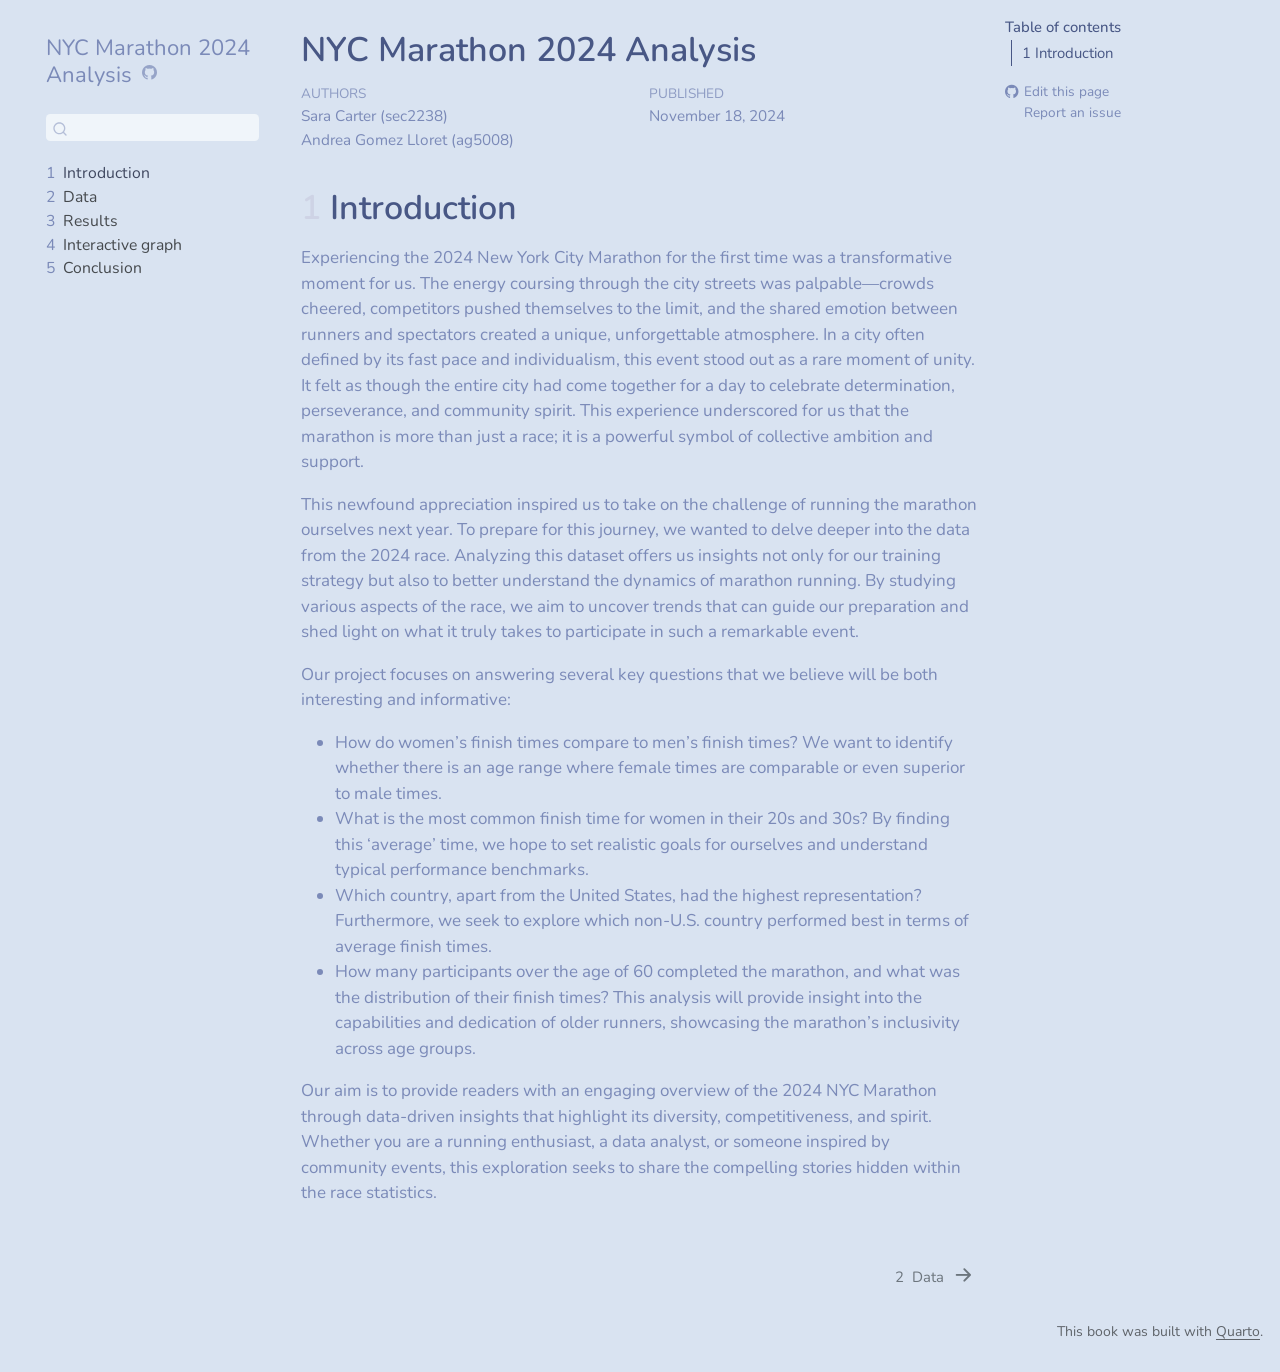
==== docs/index.html @ c0c18390 "commit" ====
<!DOCTYPE html>
<html xmlns="http://www.w3.org/1999/xhtml" lang="en" xml:lang="en"><head>

<meta charset="utf-8">
<meta name="generator" content="quarto-1.5.57">

<meta name="viewport" content="width=device-width, initial-scale=1.0, user-scalable=yes">

<meta name="author" content="Sara Carter (sec2238)">
<meta name="author" content="Andrea Gomez Lloret (ag5008)">
<meta name="dcterms.date" content="2024-11-18">

<title>NYC Marathon 2024 Analysis</title>
<style>
code{white-space: pre-wrap;}
span.smallcaps{font-variant: small-caps;}
div.columns{display: flex; gap: min(4vw, 1.5em);}
div.column{flex: auto; overflow-x: auto;}
div.hanging-indent{margin-left: 1.5em; text-indent: -1.5em;}
ul.task-list{list-style: none;}
ul.task-list li input[type="checkbox"] {
  width: 0.8em;
  margin: 0 0.8em 0.2em -1em; /* quarto-specific, see https://github.com/quarto-dev/quarto-cli/issues/4556 */ 
  vertical-align: middle;
}
</style>


<script src="site_libs/quarto-nav/quarto-nav.js"></script>
<script src="site_libs/quarto-nav/headroom.min.js"></script>
<script src="site_libs/clipboard/clipboard.min.js"></script>
<script src="site_libs/quarto-search/autocomplete.umd.js"></script>
<script src="site_libs/quarto-search/fuse.min.js"></script>
<script src="site_libs/quarto-search/quarto-search.js"></script>
<meta name="quarto:offset" content="./">
<link href="./data.html" rel="next">
<script src="site_libs/quarto-html/quarto.js"></script>
<script src="site_libs/quarto-html/popper.min.js"></script>
<script src="site_libs/quarto-html/tippy.umd.min.js"></script>
<script src="site_libs/quarto-html/anchor.min.js"></script>
<link href="site_libs/quarto-html/tippy.css" rel="stylesheet">
<link href="site_libs/quarto-html/quarto-syntax-highlighting.css" rel="stylesheet" id="quarto-text-highlighting-styles">
<script src="site_libs/bootstrap/bootstrap.min.js"></script>
<link href="site_libs/bootstrap/bootstrap-icons.css" rel="stylesheet">
<link href="site_libs/bootstrap/bootstrap.min.css" rel="stylesheet" id="quarto-bootstrap" data-mode="light">
<script id="quarto-search-options" type="application/json">{
  "location": "sidebar",
  "copy-button": false,
  "collapse-after": 3,
  "panel-placement": "start",
  "type": "textbox",
  "limit": 50,
  "keyboard-shortcut": [
    "f",
    "/",
    "s"
  ],
  "show-item-context": false,
  "language": {
    "search-no-results-text": "No results",
    "search-matching-documents-text": "matching documents",
    "search-copy-link-title": "Copy link to search",
    "search-hide-matches-text": "Hide additional matches",
    "search-more-match-text": "more match in this document",
    "search-more-matches-text": "more matches in this document",
    "search-clear-button-title": "Clear",
    "search-text-placeholder": "",
    "search-detached-cancel-button-title": "Cancel",
    "search-submit-button-title": "Submit",
    "search-label": "Search"
  }
}</script>


</head>

<body class="nav-sidebar floating">

<div id="quarto-search-results"></div>
  <header id="quarto-header" class="headroom fixed-top">
  <nav class="quarto-secondary-nav">
    <div class="container-fluid d-flex">
      <button type="button" class="quarto-btn-toggle btn" data-bs-toggle="collapse" role="button" data-bs-target=".quarto-sidebar-collapse-item" aria-controls="quarto-sidebar" aria-expanded="false" aria-label="Toggle sidebar navigation" onclick="if (window.quartoToggleHeadroom) { window.quartoToggleHeadroom(); }">
        <i class="bi bi-layout-text-sidebar-reverse"></i>
      </button>
        <nav class="quarto-page-breadcrumbs" aria-label="breadcrumb"><ol class="breadcrumb"><li class="breadcrumb-item"><a href="./index.html"><span class="chapter-number">1</span>&nbsp; <span class="chapter-title">Introduction</span></a></li></ol></nav>
        <a class="flex-grow-1" role="navigation" data-bs-toggle="collapse" data-bs-target=".quarto-sidebar-collapse-item" aria-controls="quarto-sidebar" aria-expanded="false" aria-label="Toggle sidebar navigation" onclick="if (window.quartoToggleHeadroom) { window.quartoToggleHeadroom(); }">      
        </a>
      <button type="button" class="btn quarto-search-button" aria-label="Search" onclick="window.quartoOpenSearch();">
        <i class="bi bi-search"></i>
      </button>
    </div>
  </nav>
</header>
<!-- content -->
<div id="quarto-content" class="quarto-container page-columns page-rows-contents page-layout-article">
<!-- sidebar -->
  <nav id="quarto-sidebar" class="sidebar collapse collapse-horizontal quarto-sidebar-collapse-item sidebar-navigation floating overflow-auto">
    <div class="pt-lg-2 mt-2 text-left sidebar-header">
    <div class="sidebar-title mb-0 py-0">
      <a href="./">NYC Marathon 2024 Analysis</a> 
        <div class="sidebar-tools-main">
    <a href="https://github.com/agomezlloret/edav_final_proj.git" title="Source Code" class="quarto-navigation-tool px-1" aria-label="Source Code"><i class="bi bi-github"></i></a>
</div>
    </div>
      </div>
        <div class="mt-2 flex-shrink-0 align-items-center">
        <div class="sidebar-search">
        <div id="quarto-search" class="" title="Search"></div>
        </div>
        </div>
    <div class="sidebar-menu-container"> 
    <ul class="list-unstyled mt-1">
        <li class="sidebar-item">
  <div class="sidebar-item-container"> 
  <a href="./index.html" class="sidebar-item-text sidebar-link active">
 <span class="menu-text"><span class="chapter-number">1</span>&nbsp; <span class="chapter-title">Introduction</span></span></a>
  </div>
</li>
        <li class="sidebar-item">
  <div class="sidebar-item-container"> 
  <a href="./data.html" class="sidebar-item-text sidebar-link">
 <span class="menu-text"><span class="chapter-number">2</span>&nbsp; <span class="chapter-title">Data</span></span></a>
  </div>
</li>
        <li class="sidebar-item">
  <div class="sidebar-item-container"> 
  <a href="./results.html" class="sidebar-item-text sidebar-link">
 <span class="menu-text"><span class="chapter-number">3</span>&nbsp; <span class="chapter-title">Results</span></span></a>
  </div>
</li>
        <li class="sidebar-item">
  <div class="sidebar-item-container"> 
  <a href="./d3graph.html" class="sidebar-item-text sidebar-link">
 <span class="menu-text"><span class="chapter-number">4</span>&nbsp; <span class="chapter-title">Interactive graph</span></span></a>
  </div>
</li>
        <li class="sidebar-item">
  <div class="sidebar-item-container"> 
  <a href="./conclusion.html" class="sidebar-item-text sidebar-link">
 <span class="menu-text"><span class="chapter-number">5</span>&nbsp; <span class="chapter-title">Conclusion</span></span></a>
  </div>
</li>
    </ul>
    </div>
</nav>
<div id="quarto-sidebar-glass" class="quarto-sidebar-collapse-item" data-bs-toggle="collapse" data-bs-target=".quarto-sidebar-collapse-item"></div>
<!-- margin-sidebar -->
    <div id="quarto-margin-sidebar" class="sidebar margin-sidebar">
        <nav id="TOC" role="doc-toc" class="toc-active">
    <h2 id="toc-title">Table of contents</h2>
   
  <ul>
  <li><a href="#introduction" id="toc-introduction" class="nav-link active" data-scroll-target="#introduction"><span class="header-section-number">1</span> Introduction</a></li>
  </ul>
<div class="toc-actions"><ul><li><a href="https://github.com/agomezlloret/edav_final_proj.git/edit/main/index.qmd" class="toc-action"><i class="bi bi-github"></i>Edit this page</a></li><li><a href="https://github.com/agomezlloret/edav_final_proj.git/issues/new" class="toc-action"><i class="bi empty"></i>Report an issue</a></li></ul></div></nav>
    </div>
<!-- main -->
<main class="content" id="quarto-document-content">

<header id="title-block-header" class="quarto-title-block default">
<div class="quarto-title">
<h1 class="title">NYC Marathon 2024 Analysis</h1>
</div>



<div class="quarto-title-meta">

    <div>
    <div class="quarto-title-meta-heading">Authors</div>
    <div class="quarto-title-meta-contents">
             <p>Sara Carter (sec2238) </p>
             <p>Andrea Gomez Lloret (ag5008) </p>
          </div>
  </div>
    
    <div>
    <div class="quarto-title-meta-heading">Published</div>
    <div class="quarto-title-meta-contents">
      <p class="date">November 18, 2024</p>
    </div>
  </div>
  
    
  </div>
  


</header>


<section id="introduction" class="level1" data-number="1">
<h1 data-number="1"><span class="header-section-number">1</span> Introduction</h1>
<p>Experiencing the 2024 New York City Marathon for the first time was a transformative moment for us. The energy coursing through the city streets was palpable—crowds cheered, competitors pushed themselves to the limit, and the shared emotion between runners and spectators created a unique, unforgettable atmosphere. In a city often defined by its fast pace and individualism, this event stood out as a rare moment of unity. It felt as though the entire city had come together for a day to celebrate determination, perseverance, and community spirit. This experience underscored for us that the marathon is more than just a race; it is a powerful symbol of collective ambition and support.</p>
<p>This newfound appreciation inspired us to take on the challenge of running the marathon ourselves next year. To prepare for this journey, we wanted to delve deeper into the data from the 2024 race. Analyzing this dataset offers us insights not only for our training strategy but also to better understand the dynamics of marathon running. By studying various aspects of the race, we aim to uncover trends that can guide our preparation and shed light on what it truly takes to participate in such a remarkable event.</p>
<p>Our project focuses on answering several key questions that we believe will be both interesting and informative:</p>
<ul>
<li>How do women’s finish times compare to men’s finish times? We want to identify whether there is an age range where female times are comparable or even superior to male times.</li>
<li>What is the most common finish time for women in their 20s and 30s? By finding this ‘average’ time, we hope to set realistic goals for ourselves and understand typical performance benchmarks.</li>
<li>Which country, apart from the United States, had the highest representation? Furthermore, we seek to explore which non-U.S. country performed best in terms of average finish times.</li>
<li>How many participants over the age of 60 completed the marathon, and what was the distribution of their finish times? This analysis will provide insight into the capabilities and dedication of older runners, showcasing the marathon’s inclusivity across age groups.</li>
</ul>
<p>Our aim is to provide readers with an engaging overview of the 2024 NYC Marathon through data-driven insights that highlight its diversity, competitiveness, and spirit. Whether you are a running enthusiast, a data analyst, or someone inspired by community events, this exploration seeks to share the compelling stories hidden within the race statistics.</p>


</section>

</main> <!-- /main -->
<script id="quarto-html-after-body" type="application/javascript">
window.document.addEventListener("DOMContentLoaded", function (event) {
  const toggleBodyColorMode = (bsSheetEl) => {
    const mode = bsSheetEl.getAttribute("data-mode");
    const bodyEl = window.document.querySelector("body");
    if (mode === "dark") {
      bodyEl.classList.add("quarto-dark");
      bodyEl.classList.remove("quarto-light");
    } else {
      bodyEl.classList.add("quarto-light");
      bodyEl.classList.remove("quarto-dark");
    }
  }
  const toggleBodyColorPrimary = () => {
    const bsSheetEl = window.document.querySelector("link#quarto-bootstrap");
    if (bsSheetEl) {
      toggleBodyColorMode(bsSheetEl);
    }
  }
  toggleBodyColorPrimary();  
  const icon = "";
  const anchorJS = new window.AnchorJS();
  anchorJS.options = {
    placement: 'right',
    icon: icon
  };
  anchorJS.add('.anchored');
  const isCodeAnnotation = (el) => {
    for (const clz of el.classList) {
      if (clz.startsWith('code-annotation-')) {                     
        return true;
      }
    }
    return false;
  }
  const onCopySuccess = function(e) {
    // button target
    const button = e.trigger;
    // don't keep focus
    button.blur();
    // flash "checked"
    button.classList.add('code-copy-button-checked');
    var currentTitle = button.getAttribute("title");
    button.setAttribute("title", "Copied!");
    let tooltip;
    if (window.bootstrap) {
      button.setAttribute("data-bs-toggle", "tooltip");
      button.setAttribute("data-bs-placement", "left");
      button.setAttribute("data-bs-title", "Copied!");
      tooltip = new bootstrap.Tooltip(button, 
        { trigger: "manual", 
          customClass: "code-copy-button-tooltip",
          offset: [0, -8]});
      tooltip.show();    
    }
    setTimeout(function() {
      if (tooltip) {
        tooltip.hide();
        button.removeAttribute("data-bs-title");
        button.removeAttribute("data-bs-toggle");
        button.removeAttribute("data-bs-placement");
      }
      button.setAttribute("title", currentTitle);
      button.classList.remove('code-copy-button-checked');
    }, 1000);
    // clear code selection
    e.clearSelection();
  }
  const getTextToCopy = function(trigger) {
      const codeEl = trigger.previousElementSibling.cloneNode(true);
      for (const childEl of codeEl.children) {
        if (isCodeAnnotation(childEl)) {
          childEl.remove();
        }
      }
      return codeEl.innerText;
  }
  const clipboard = new window.ClipboardJS('.code-copy-button:not([data-in-quarto-modal])', {
    text: getTextToCopy
  });
  clipboard.on('success', onCopySuccess);
  if (window.document.getElementById('quarto-embedded-source-code-modal')) {
    // For code content inside modals, clipBoardJS needs to be initialized with a container option
    // TODO: Check when it could be a function (https://github.com/zenorocha/clipboard.js/issues/860)
    const clipboardModal = new window.ClipboardJS('.code-copy-button[data-in-quarto-modal]', {
      text: getTextToCopy,
      container: window.document.getElementById('quarto-embedded-source-code-modal')
    });
    clipboardModal.on('success', onCopySuccess);
  }
    var localhostRegex = new RegExp(/^(?:http|https):\/\/localhost\:?[0-9]*\//);
    var mailtoRegex = new RegExp(/^mailto:/);
      var filterRegex = new RegExp('/' + window.location.host + '/');
    var isInternal = (href) => {
        return filterRegex.test(href) || localhostRegex.test(href) || mailtoRegex.test(href);
    }
    // Inspect non-navigation links and adorn them if external
 	var links = window.document.querySelectorAll('a[href]:not(.nav-link):not(.navbar-brand):not(.toc-action):not(.sidebar-link):not(.sidebar-item-toggle):not(.pagination-link):not(.no-external):not([aria-hidden]):not(.dropdown-item):not(.quarto-navigation-tool):not(.about-link)');
    for (var i=0; i<links.length; i++) {
      const link = links[i];
      if (!isInternal(link.href)) {
        // undo the damage that might have been done by quarto-nav.js in the case of
        // links that we want to consider external
        if (link.dataset.originalHref !== undefined) {
          link.href = link.dataset.originalHref;
        }
      }
    }
  function tippyHover(el, contentFn, onTriggerFn, onUntriggerFn) {
    const config = {
      allowHTML: true,
      maxWidth: 500,
      delay: 100,
      arrow: false,
      appendTo: function(el) {
          return el.parentElement;
      },
      interactive: true,
      interactiveBorder: 10,
      theme: 'quarto',
      placement: 'bottom-start',
    };
    if (contentFn) {
      config.content = contentFn;
    }
    if (onTriggerFn) {
      config.onTrigger = onTriggerFn;
    }
    if (onUntriggerFn) {
      config.onUntrigger = onUntriggerFn;
    }
    window.tippy(el, config); 
  }
  const noterefs = window.document.querySelectorAll('a[role="doc-noteref"]');
  for (var i=0; i<noterefs.length; i++) {
    const ref = noterefs[i];
    tippyHover(ref, function() {
      // use id or data attribute instead here
      let href = ref.getAttribute('data-footnote-href') || ref.getAttribute('href');
      try { href = new URL(href).hash; } catch {}
      const id = href.replace(/^#\/?/, "");
      const note = window.document.getElementById(id);
      if (note) {
        return note.innerHTML;
      } else {
        return "";
      }
    });
  }
  const xrefs = window.document.querySelectorAll('a.quarto-xref');
  const processXRef = (id, note) => {
    // Strip column container classes
    const stripColumnClz = (el) => {
      el.classList.remove("page-full", "page-columns");
      if (el.children) {
        for (const child of el.children) {
          stripColumnClz(child);
        }
      }
    }
    stripColumnClz(note)
    if (id === null || id.startsWith('sec-')) {
      // Special case sections, only their first couple elements
      const container = document.createElement("div");
      if (note.children && note.children.length > 2) {
        container.appendChild(note.children[0].cloneNode(true));
        for (let i = 1; i < note.children.length; i++) {
          const child = note.children[i];
          if (child.tagName === "P" && child.innerText === "") {
            continue;
          } else {
            container.appendChild(child.cloneNode(true));
            break;
          }
        }
        if (window.Quarto?.typesetMath) {
          window.Quarto.typesetMath(container);
        }
        return container.innerHTML
      } else {
        if (window.Quarto?.typesetMath) {
          window.Quarto.typesetMath(note);
        }
        return note.innerHTML;
      }
    } else {
      // Remove any anchor links if they are present
      const anchorLink = note.querySelector('a.anchorjs-link');
      if (anchorLink) {
        anchorLink.remove();
      }
      if (window.Quarto?.typesetMath) {
        window.Quarto.typesetMath(note);
      }
      // TODO in 1.5, we should make sure this works without a callout special case
      if (note.classList.contains("callout")) {
        return note.outerHTML;
      } else {
        return note.innerHTML;
      }
    }
  }
  for (var i=0; i<xrefs.length; i++) {
    const xref = xrefs[i];
    tippyHover(xref, undefined, function(instance) {
      instance.disable();
      let url = xref.getAttribute('href');
      let hash = undefined; 
      if (url.startsWith('#')) {
        hash = url;
      } else {
        try { hash = new URL(url).hash; } catch {}
      }
      if (hash) {
        const id = hash.replace(/^#\/?/, "");
        const note = window.document.getElementById(id);
        if (note !== null) {
          try {
            const html = processXRef(id, note.cloneNode(true));
            instance.setContent(html);
          } finally {
            instance.enable();
            instance.show();
          }
        } else {
          // See if we can fetch this
          fetch(url.split('#')[0])
          .then(res => res.text())
          .then(html => {
            const parser = new DOMParser();
            const htmlDoc = parser.parseFromString(html, "text/html");
            const note = htmlDoc.getElementById(id);
            if (note !== null) {
              const html = processXRef(id, note);
              instance.setContent(html);
            } 
          }).finally(() => {
            instance.enable();
            instance.show();
          });
        }
      } else {
        // See if we can fetch a full url (with no hash to target)
        // This is a special case and we should probably do some content thinning / targeting
        fetch(url)
        .then(res => res.text())
        .then(html => {
          const parser = new DOMParser();
          const htmlDoc = parser.parseFromString(html, "text/html");
          const note = htmlDoc.querySelector('main.content');
          if (note !== null) {
            // This should only happen for chapter cross references
            // (since there is no id in the URL)
            // remove the first header
            if (note.children.length > 0 && note.children[0].tagName === "HEADER") {
              note.children[0].remove();
            }
            const html = processXRef(null, note);
            instance.setContent(html);
          } 
        }).finally(() => {
          instance.enable();
          instance.show();
        });
      }
    }, function(instance) {
    });
  }
      let selectedAnnoteEl;
      const selectorForAnnotation = ( cell, annotation) => {
        let cellAttr = 'data-code-cell="' + cell + '"';
        let lineAttr = 'data-code-annotation="' +  annotation + '"';
        const selector = 'span[' + cellAttr + '][' + lineAttr + ']';
        return selector;
      }
      const selectCodeLines = (annoteEl) => {
        const doc = window.document;
        const targetCell = annoteEl.getAttribute("data-target-cell");
        const targetAnnotation = annoteEl.getAttribute("data-target-annotation");
        const annoteSpan = window.document.querySelector(selectorForAnnotation(targetCell, targetAnnotation));
        const lines = annoteSpan.getAttribute("data-code-lines").split(",");
        const lineIds = lines.map((line) => {
          return targetCell + "-" + line;
        })
        let top = null;
        let height = null;
        let parent = null;
        if (lineIds.length > 0) {
            //compute the position of the single el (top and bottom and make a div)
            const el = window.document.getElementById(lineIds[0]);
            top = el.offsetTop;
            height = el.offsetHeight;
            parent = el.parentElement.parentElement;
          if (lineIds.length > 1) {
            const lastEl = window.document.getElementById(lineIds[lineIds.length - 1]);
            const bottom = lastEl.offsetTop + lastEl.offsetHeight;
            height = bottom - top;
          }
          if (top !== null && height !== null && parent !== null) {
            // cook up a div (if necessary) and position it 
            let div = window.document.getElementById("code-annotation-line-highlight");
            if (div === null) {
              div = window.document.createElement("div");
              div.setAttribute("id", "code-annotation-line-highlight");
              div.style.position = 'absolute';
              parent.appendChild(div);
            }
            div.style.top = top - 2 + "px";
            div.style.height = height + 4 + "px";
            div.style.left = 0;
            let gutterDiv = window.document.getElementById("code-annotation-line-highlight-gutter");
            if (gutterDiv === null) {
              gutterDiv = window.document.createElement("div");
              gutterDiv.setAttribute("id", "code-annotation-line-highlight-gutter");
              gutterDiv.style.position = 'absolute';
              const codeCell = window.document.getElementById(targetCell);
              const gutter = codeCell.querySelector('.code-annotation-gutter');
              gutter.appendChild(gutterDiv);
            }
            gutterDiv.style.top = top - 2 + "px";
            gutterDiv.style.height = height + 4 + "px";
          }
          selectedAnnoteEl = annoteEl;
        }
      };
      const unselectCodeLines = () => {
        const elementsIds = ["code-annotation-line-highlight", "code-annotation-line-highlight-gutter"];
        elementsIds.forEach((elId) => {
          const div = window.document.getElementById(elId);
          if (div) {
            div.remove();
          }
        });
        selectedAnnoteEl = undefined;
      };
        // Handle positioning of the toggle
    window.addEventListener(
      "resize",
      throttle(() => {
        elRect = undefined;
        if (selectedAnnoteEl) {
          selectCodeLines(selectedAnnoteEl);
        }
      }, 10)
    );
    function throttle(fn, ms) {
    let throttle = false;
    let timer;
      return (...args) => {
        if(!throttle) { // first call gets through
            fn.apply(this, args);
            throttle = true;
        } else { // all the others get throttled
            if(timer) clearTimeout(timer); // cancel #2
            timer = setTimeout(() => {
              fn.apply(this, args);
              timer = throttle = false;
            }, ms);
        }
      };
    }
      // Attach click handler to the DT
      const annoteDls = window.document.querySelectorAll('dt[data-target-cell]');
      for (const annoteDlNode of annoteDls) {
        annoteDlNode.addEventListener('click', (event) => {
          const clickedEl = event.target;
          if (clickedEl !== selectedAnnoteEl) {
            unselectCodeLines();
            const activeEl = window.document.querySelector('dt[data-target-cell].code-annotation-active');
            if (activeEl) {
              activeEl.classList.remove('code-annotation-active');
            }
            selectCodeLines(clickedEl);
            clickedEl.classList.add('code-annotation-active');
          } else {
            // Unselect the line
            unselectCodeLines();
            clickedEl.classList.remove('code-annotation-active');
          }
        });
      }
  const findCites = (el) => {
    const parentEl = el.parentElement;
    if (parentEl) {
      const cites = parentEl.dataset.cites;
      if (cites) {
        return {
          el,
          cites: cites.split(' ')
        };
      } else {
        return findCites(el.parentElement)
      }
    } else {
      return undefined;
    }
  };
  var bibliorefs = window.document.querySelectorAll('a[role="doc-biblioref"]');
  for (var i=0; i<bibliorefs.length; i++) {
    const ref = bibliorefs[i];
    const citeInfo = findCites(ref);
    if (citeInfo) {
      tippyHover(citeInfo.el, function() {
        var popup = window.document.createElement('div');
        citeInfo.cites.forEach(function(cite) {
          var citeDiv = window.document.createElement('div');
          citeDiv.classList.add('hanging-indent');
          citeDiv.classList.add('csl-entry');
          var biblioDiv = window.document.getElementById('ref-' + cite);
          if (biblioDiv) {
            citeDiv.innerHTML = biblioDiv.innerHTML;
          }
          popup.appendChild(citeDiv);
        });
        return popup.innerHTML;
      });
    }
  }
});
</script>
<nav class="page-navigation">
  <div class="nav-page nav-page-previous">
  </div>
  <div class="nav-page nav-page-next">
      <a href="./data.html" class="pagination-link" aria-label="Data">
        <span class="nav-page-text"><span class="chapter-number">2</span>&nbsp; <span class="chapter-title">Data</span></span> <i class="bi bi-arrow-right-short"></i>
      </a>
  </div>
</nav>
</div> <!-- /content -->
<footer class="footer">
  <div class="nav-footer">
    <div class="nav-footer-left">
      &nbsp;
    </div>   
    <div class="nav-footer-center">
      &nbsp;
    <div class="toc-actions d-sm-block d-md-none"><ul><li><a href="https://github.com/agomezlloret/edav_final_proj.git/edit/main/index.qmd" class="toc-action"><i class="bi bi-github"></i>Edit this page</a></li><li><a href="https://github.com/agomezlloret/edav_final_proj.git/issues/new" class="toc-action"><i class="bi empty"></i>Report an issue</a></li></ul></div></div>
    <div class="nav-footer-right">
<p>This book was built with <a href="https://quarto.org/">Quarto</a>.</p>
</div>
  </div>
</footer>




</body></html>
---- docs/site_libs/quarto-html/tippy.css ----
.tippy-box[data-animation=fade][data-state=hidden]{opacity:0}[data-tippy-root]{max-width:calc(100vw - 10px)}.tippy-box{position:relative;background-color:#333;color:#fff;border-radius:4px;font-size:14px;line-height:1.4;white-space:normal;outline:0;transition-property:transform,visibility,opacity}.tippy-box[data-placement^=top]>.tippy-arrow{bottom:0}.tippy-box[data-placement^=top]>.tippy-arrow:before{bottom:-7px;left:0;border-width:8px 8px 0;border-top-color:initial;transform-origin:center top}.tippy-box[data-placement^=bottom]>.tippy-arrow{top:0}.tippy-box[data-placement^=bottom]>.tippy-arrow:before{top:-7px;left:0;border-width:0 8px 8px;border-bottom-color:initial;transform-origin:center bottom}.tippy-box[data-placement^=left]>.tippy-arrow{right:0}.tippy-box[data-placement^=left]>.tippy-arrow:before{border-width:8px 0 8px 8px;border-left-color:initial;right:-7px;transform-origin:center left}.tippy-box[data-placement^=right]>.tippy-arrow{left:0}.tippy-box[data-placement^=right]>.tippy-arrow:before{left:-7px;border-width:8px 8px 8px 0;border-right-color:initial;transform-origin:center right}.tippy-box[data-inertia][data-state=visible]{transition-timing-function:cubic-bezier(.54,1.5,.38,1.11)}.tippy-arrow{width:16px;height:16px;color:#333}.tippy-arrow:before{content:"";position:absolute;border-color:transparent;border-style:solid}.tippy-content{position:relative;padding:5px 9px;z-index:1}
---- docs/site_libs/quarto-html/quarto-syntax-highlighting.css ----
/* quarto syntax highlight colors */
:root {
  --quarto-hl-ot-color: #003B4F;
  --quarto-hl-at-color: #657422;
  --quarto-hl-ss-color: #20794D;
  --quarto-hl-an-color: #5E5E5E;
  --quarto-hl-fu-color: #4758AB;
  --quarto-hl-st-color: #20794D;
  --quarto-hl-cf-color: #003B4F;
  --quarto-hl-op-color: #5E5E5E;
  --quarto-hl-er-color: #AD0000;
  --quarto-hl-bn-color: #AD0000;
  --quarto-hl-al-color: #AD0000;
  --quarto-hl-va-color: #111111;
  --quarto-hl-bu-color: inherit;
  --quarto-hl-ex-color: inherit;
  --quarto-hl-pp-color: #AD0000;
  --quarto-hl-in-color: #5E5E5E;
  --quarto-hl-vs-color: #20794D;
  --quarto-hl-wa-color: #5E5E5E;
  --quarto-hl-do-color: #5E5E5E;
  --quarto-hl-im-color: #00769E;
  --quarto-hl-ch-color: #20794D;
  --quarto-hl-dt-color: #AD0000;
  --quarto-hl-fl-color: #AD0000;
  --quarto-hl-co-color: #5E5E5E;
  --quarto-hl-cv-color: #5E5E5E;
  --quarto-hl-cn-color: #8f5902;
  --quarto-hl-sc-color: #5E5E5E;
  --quarto-hl-dv-color: #AD0000;
  --quarto-hl-kw-color: #003B4F;
}

/* other quarto variables */
:root {
  --quarto-font-monospace: SFMono-Regular, Menlo, Monaco, Consolas, "Liberation Mono", "Courier New", monospace;
}

pre > code.sourceCode > span {
  color: #003B4F;
}

code span {
  color: #003B4F;
}

code.sourceCode > span {
  color: #003B4F;
}

div.sourceCode,
div.sourceCode pre.sourceCode {
  color: #003B4F;
}

code span.ot {
  color: #003B4F;
  font-style: inherit;
}

code span.at {
  color: #657422;
  font-style: inherit;
}

code span.ss {
  color: #20794D;
  font-style: inherit;
}

code span.an {
  color: #5E5E5E;
  font-style: inherit;
}

code span.fu {
  color: #4758AB;
  font-style: inherit;
}

code span.st {
  color: #20794D;
  font-style: inherit;
}

code span.cf {
  color: #003B4F;
  font-weight: bold;
  font-style: inherit;
}

code span.op {
  color: #5E5E5E;
  font-style: inherit;
}

code span.er {
  color: #AD0000;
  font-style: inherit;
}

code span.bn {
  color: #AD0000;
  font-style: inherit;
}

code span.al {
  color: #AD0000;
  font-style: inherit;
}

code span.va {
  color: #111111;
  font-style: inherit;
}

code span.bu {
  font-style: inherit;
}

code span.ex {
  font-style: inherit;
}

code span.pp {
  color: #AD0000;
  font-style: inherit;
}

code span.in {
  color: #5E5E5E;
  font-style: inherit;
}

code span.vs {
  color: #20794D;
  font-style: inherit;
}

code span.wa {
  color: #5E5E5E;
  font-style: italic;
}

code span.do {
  color: #5E5E5E;
  font-style: italic;
}

code span.im {
  color: #00769E;
  font-style: inherit;
}

code span.ch {
  color: #20794D;
  font-style: inherit;
}

code span.dt {
  color: #AD0000;
  font-style: inherit;
}

code span.fl {
  color: #AD0000;
  font-style: inherit;
}

code span.co {
  color: #5E5E5E;
  font-style: inherit;
}

code span.cv {
  color: #5E5E5E;
  font-style: italic;
}

code span.cn {
  color: #8f5902;
  font-style: inherit;
}

code span.sc {
  color: #5E5E5E;
  font-style: inherit;
}

code span.dv {
  color: #AD0000;
  font-style: inherit;
}

code span.kw {
  color: #003B4F;
  font-weight: bold;
  font-style: inherit;
}

.prevent-inlining {
  content: "</";
}

/*# sourceMappingURL=debc5d5d77c3f9108843748ff7464032.css.map */
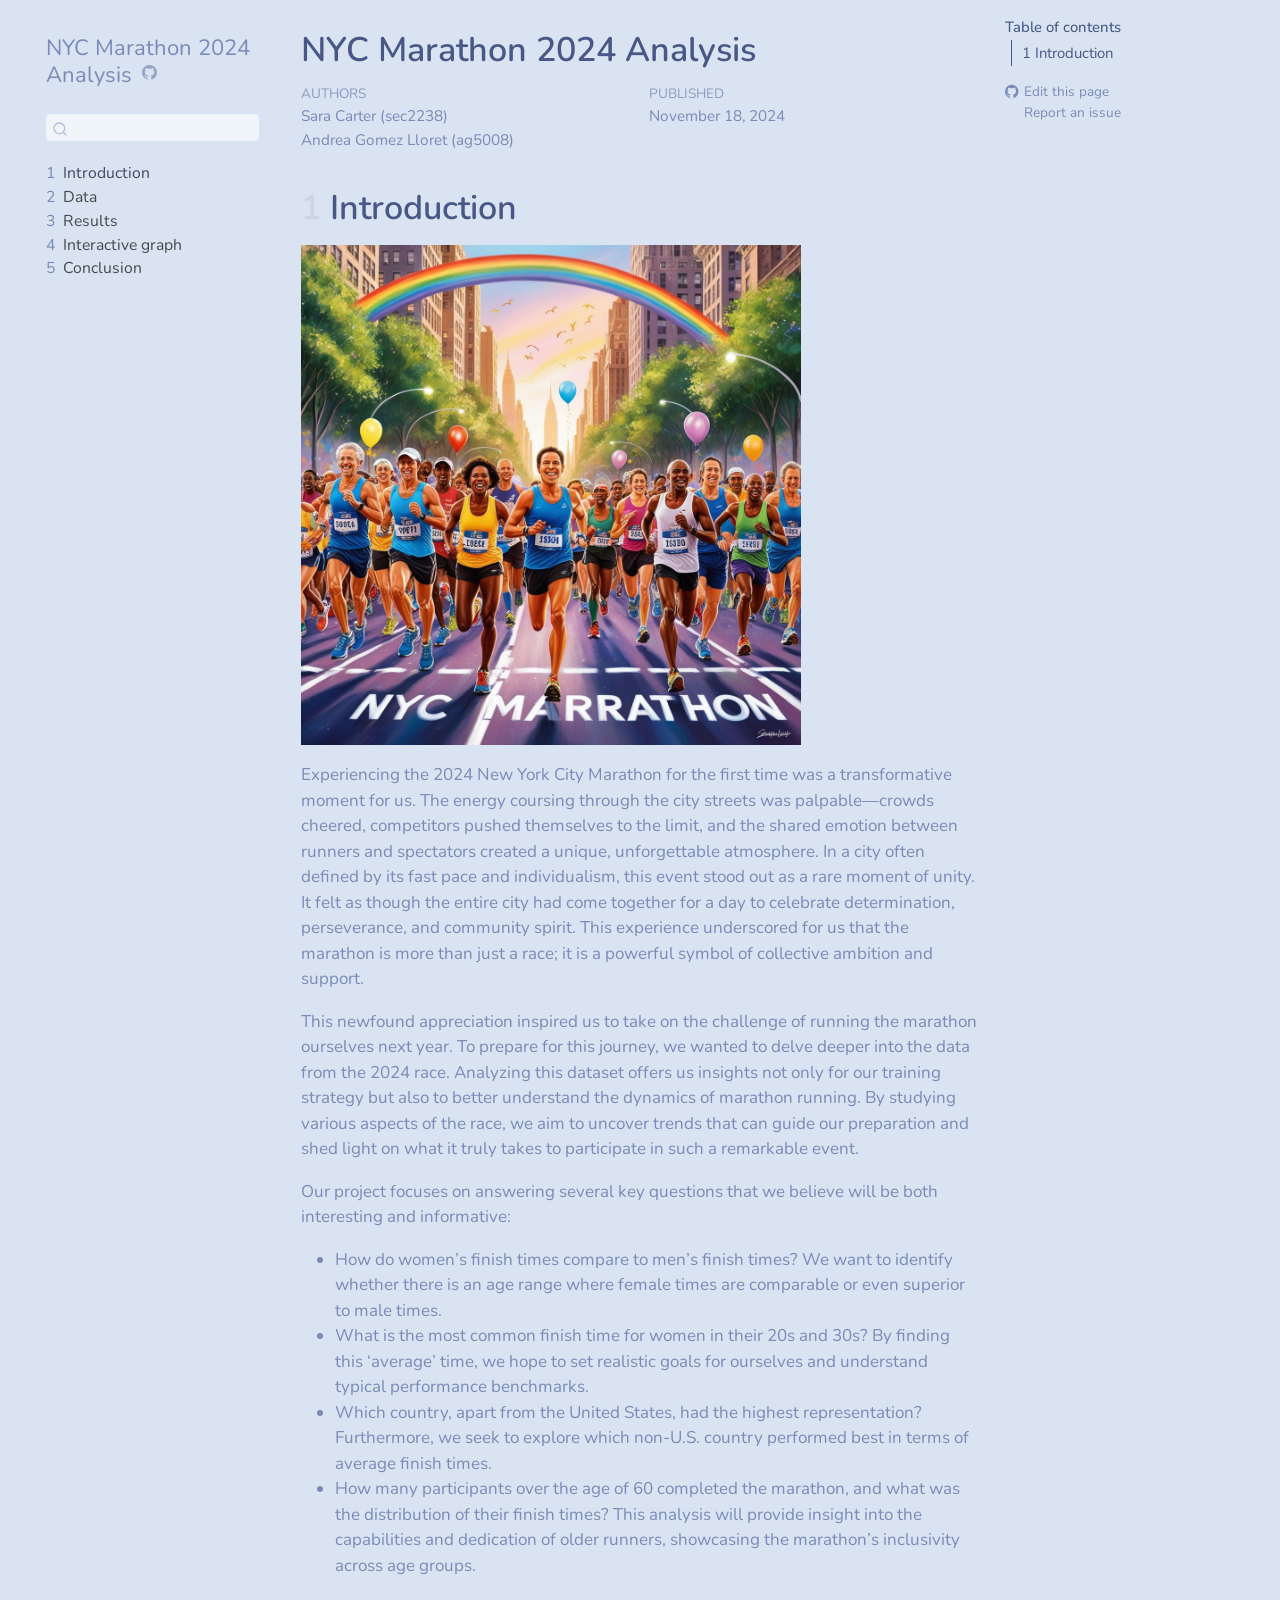
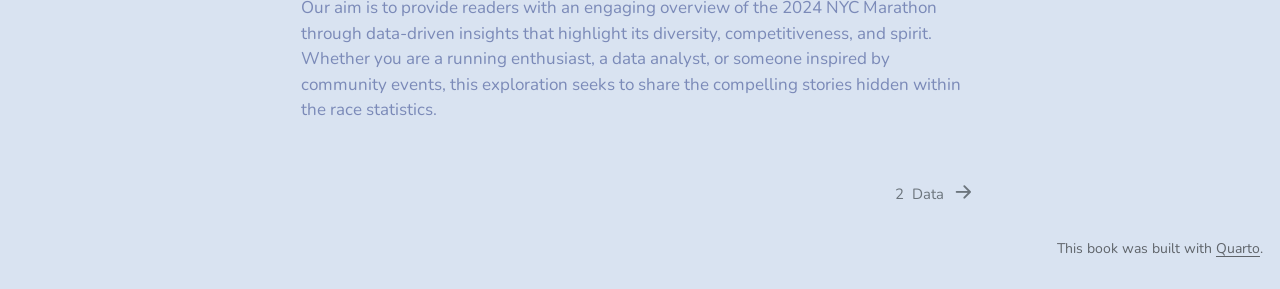
==== commit 71f519e8: "commit" ====
--- a/docs/index.html
+++ b/docs/index.html
@@ -192,6 +192,7 @@
 
 <section id="introduction" class="level1" data-number="1">
 <h1 data-number="1"><span class="header-section-number">1</span> Introduction</h1>
+<p><img src="EDAV_final_Pic.png" data-align="center" width="500" height="500"></p>
 <p>Experiencing the 2024 New York City Marathon for the first time was a transformative moment for us. The energy coursing through the city streets was palpable—crowds cheered, competitors pushed themselves to the limit, and the shared emotion between runners and spectators created a unique, unforgettable atmosphere. In a city often defined by its fast pace and individualism, this event stood out as a rare moment of unity. It felt as though the entire city had come together for a day to celebrate determination, perseverance, and community spirit. This experience underscored for us that the marathon is more than just a race; it is a powerful symbol of collective ambition and support.</p>
 <p>This newfound appreciation inspired us to take on the challenge of running the marathon ourselves next year. To prepare for this journey, we wanted to delve deeper into the data from the 2024 race. Analyzing this dataset offers us insights not only for our training strategy but also to better understand the dynamics of marathon running. By studying various aspects of the race, we aim to uncover trends that can guide our preparation and shed light on what it truly takes to participate in such a remarkable event.</p>
 <p>Our project focuses on answering several key questions that we believe will be both interesting and informative:</p>
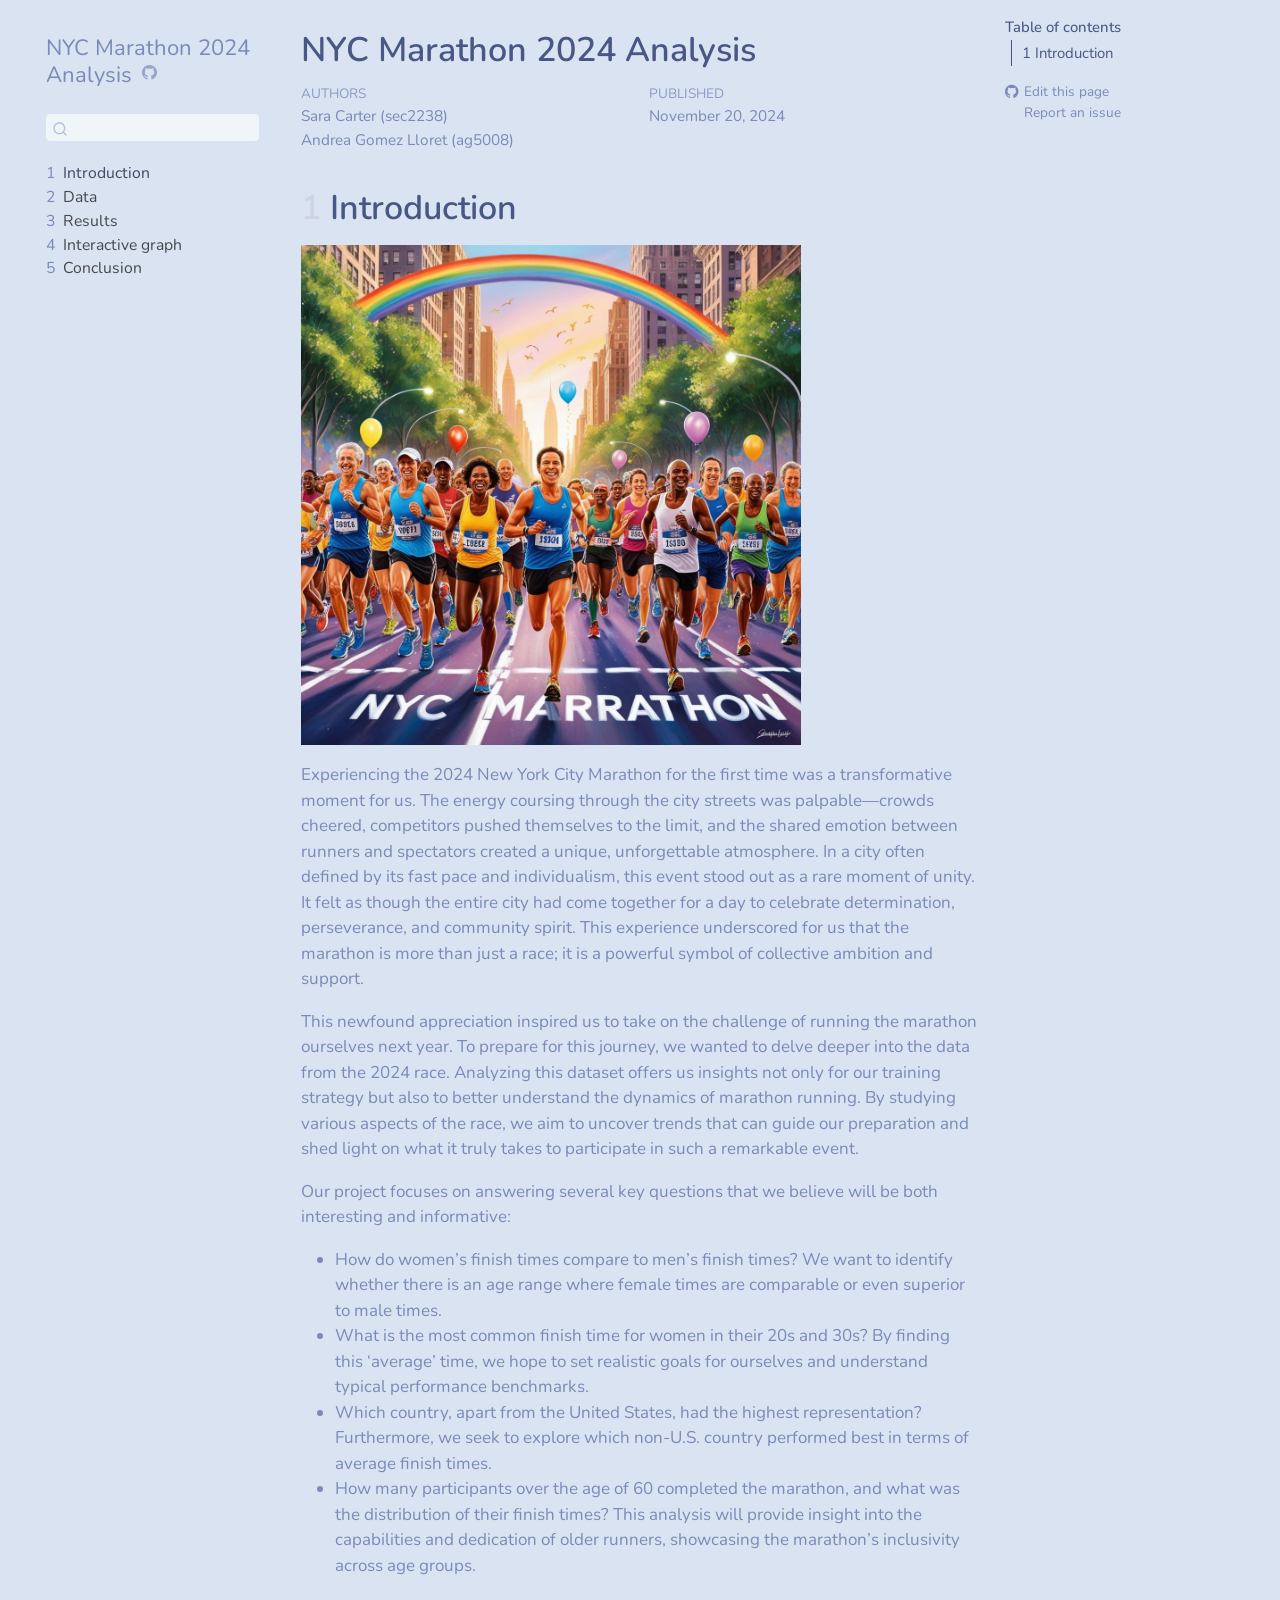
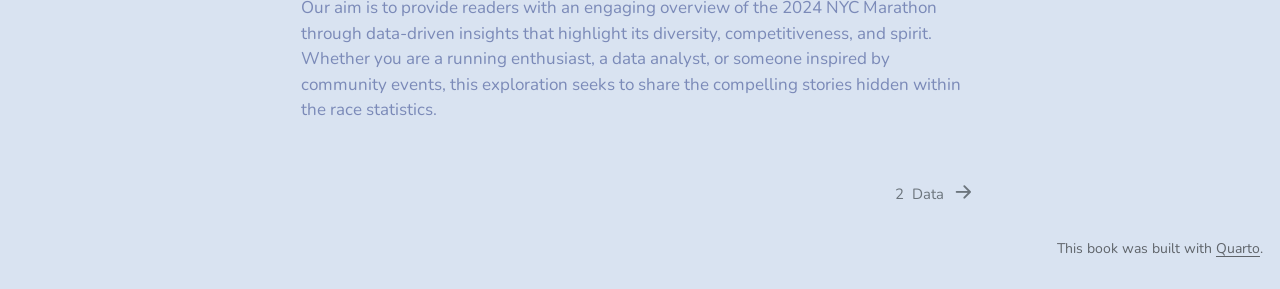
==== commit 3a48f53b: "deleting output" ====
--- a/docs/index.html
+++ b/docs/index.html
@@ -8,7 +8,7 @@
 
 <meta name="author" content="Sara Carter (sec2238)">
 <meta name="author" content="Andrea Gomez Lloret (ag5008)">
-<meta name="dcterms.date" content="2024-11-18">
+<meta name="dcterms.date" content="2024-11-20">
 
 <title>NYC Marathon 2024 Analysis</title>
 <style>
@@ -178,7 +178,7 @@
     <div>
     <div class="quarto-title-meta-heading">Published</div>
     <div class="quarto-title-meta-contents">
-      <p class="date">November 18, 2024</p>
+      <p class="date">November 20, 2024</p>
     </div>
   </div>
   
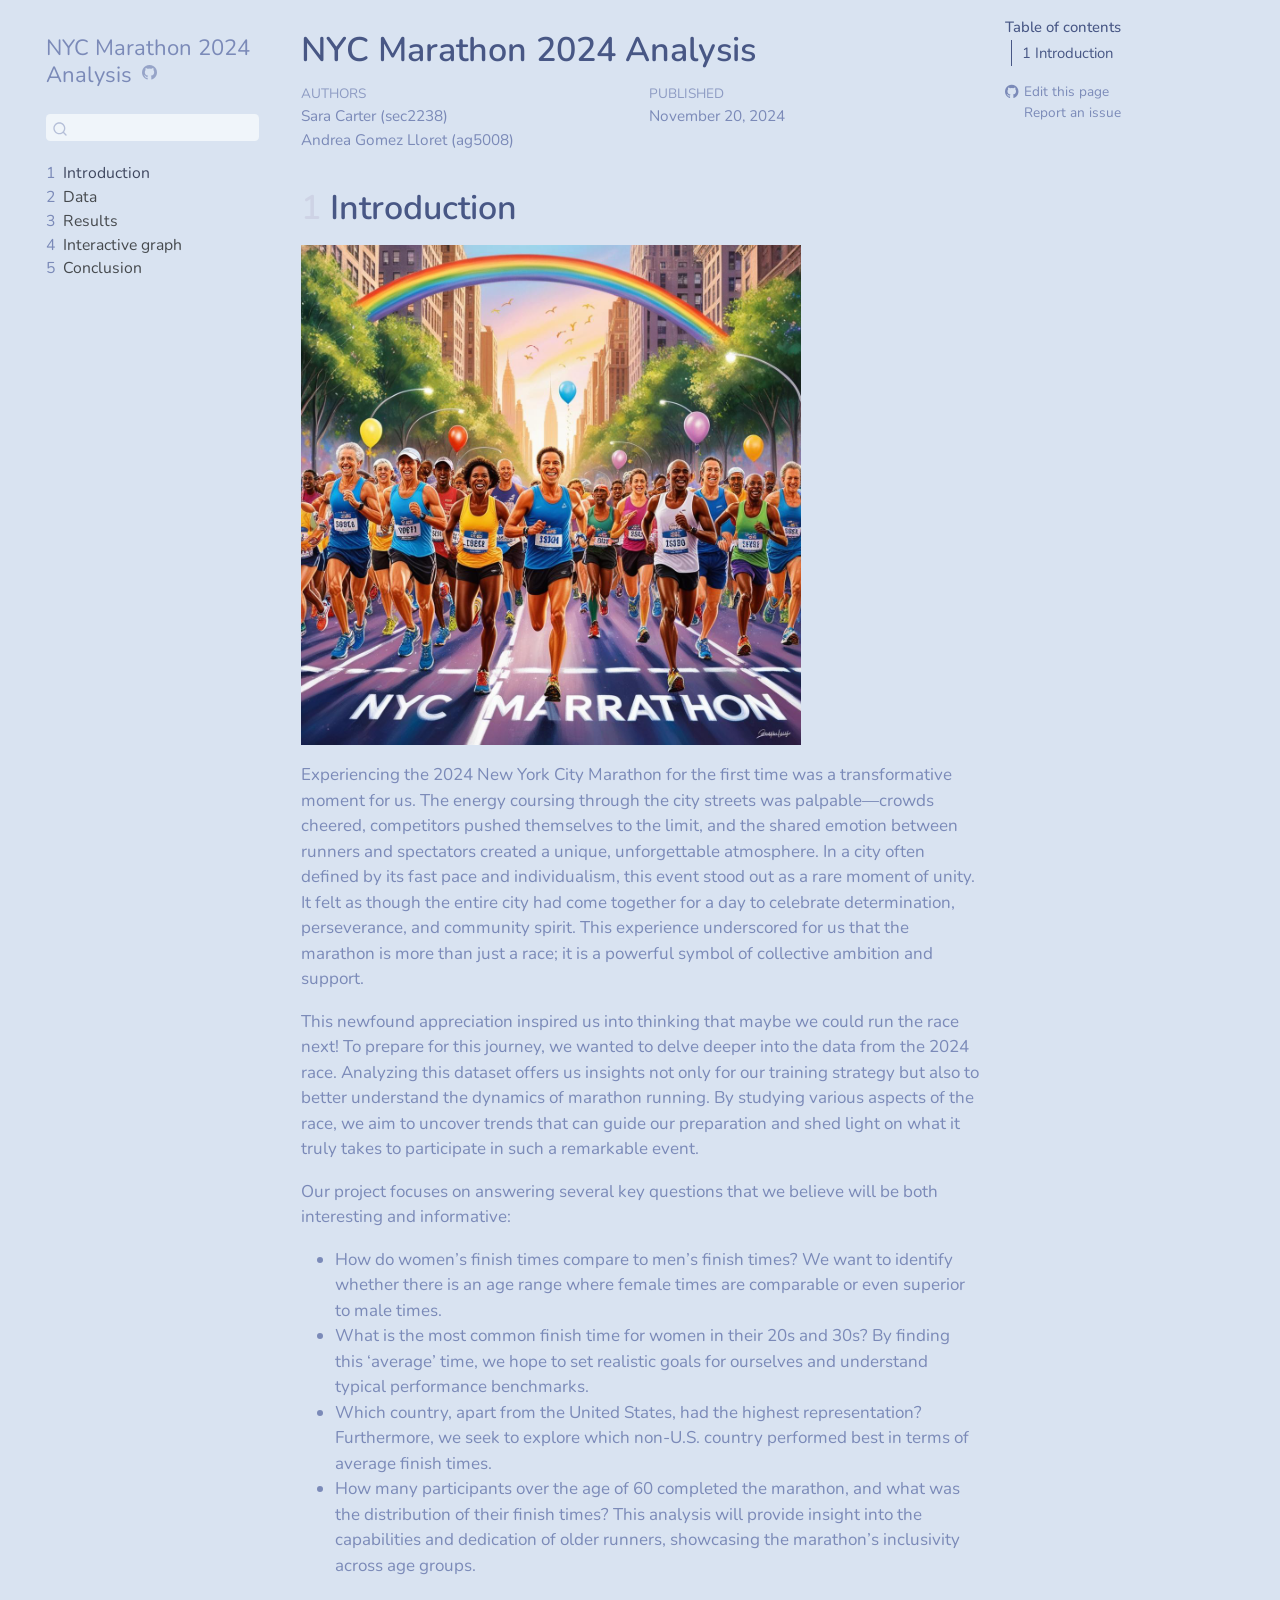
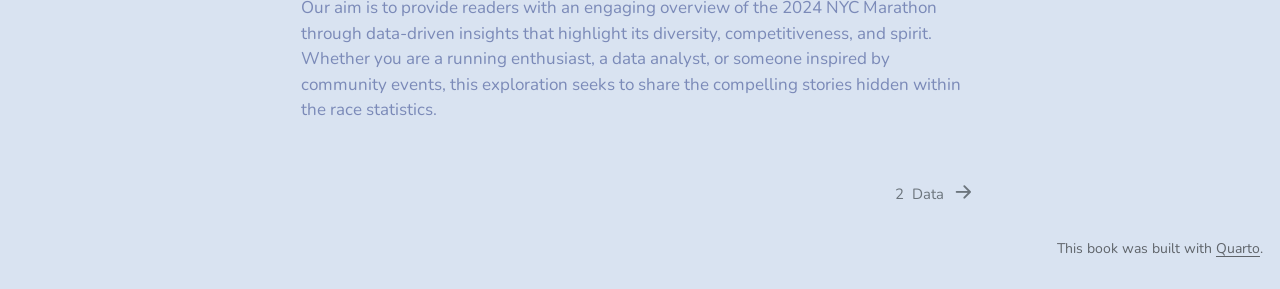
==== commit 171e49e2: "commit" ====
--- a/docs/index.html
+++ b/docs/index.html
@@ -194,7 +194,7 @@
 <h1 data-number="1"><span class="header-section-number">1</span> Introduction</h1>
 <p><img src="EDAV_final_Pic.png" data-align="center" width="500" height="500"></p>
 <p>Experiencing the 2024 New York City Marathon for the first time was a transformative moment for us. The energy coursing through the city streets was palpable—crowds cheered, competitors pushed themselves to the limit, and the shared emotion between runners and spectators created a unique, unforgettable atmosphere. In a city often defined by its fast pace and individualism, this event stood out as a rare moment of unity. It felt as though the entire city had come together for a day to celebrate determination, perseverance, and community spirit. This experience underscored for us that the marathon is more than just a race; it is a powerful symbol of collective ambition and support.</p>
-<p>This newfound appreciation inspired us to take on the challenge of running the marathon ourselves next year. To prepare for this journey, we wanted to delve deeper into the data from the 2024 race. Analyzing this dataset offers us insights not only for our training strategy but also to better understand the dynamics of marathon running. By studying various aspects of the race, we aim to uncover trends that can guide our preparation and shed light on what it truly takes to participate in such a remarkable event.</p>
+<p>This newfound appreciation inspired us into thinking that maybe we could run the race next! To prepare for this journey, we wanted to delve deeper into the data from the 2024 race. Analyzing this dataset offers us insights not only for our training strategy but also to better understand the dynamics of marathon running. By studying various aspects of the race, we aim to uncover trends that can guide our preparation and shed light on what it truly takes to participate in such a remarkable event.</p>
 <p>Our project focuses on answering several key questions that we believe will be both interesting and informative:</p>
 <ul>
 <li>How do women’s finish times compare to men’s finish times? We want to identify whether there is an age range where female times are comparable or even superior to male times.</li>
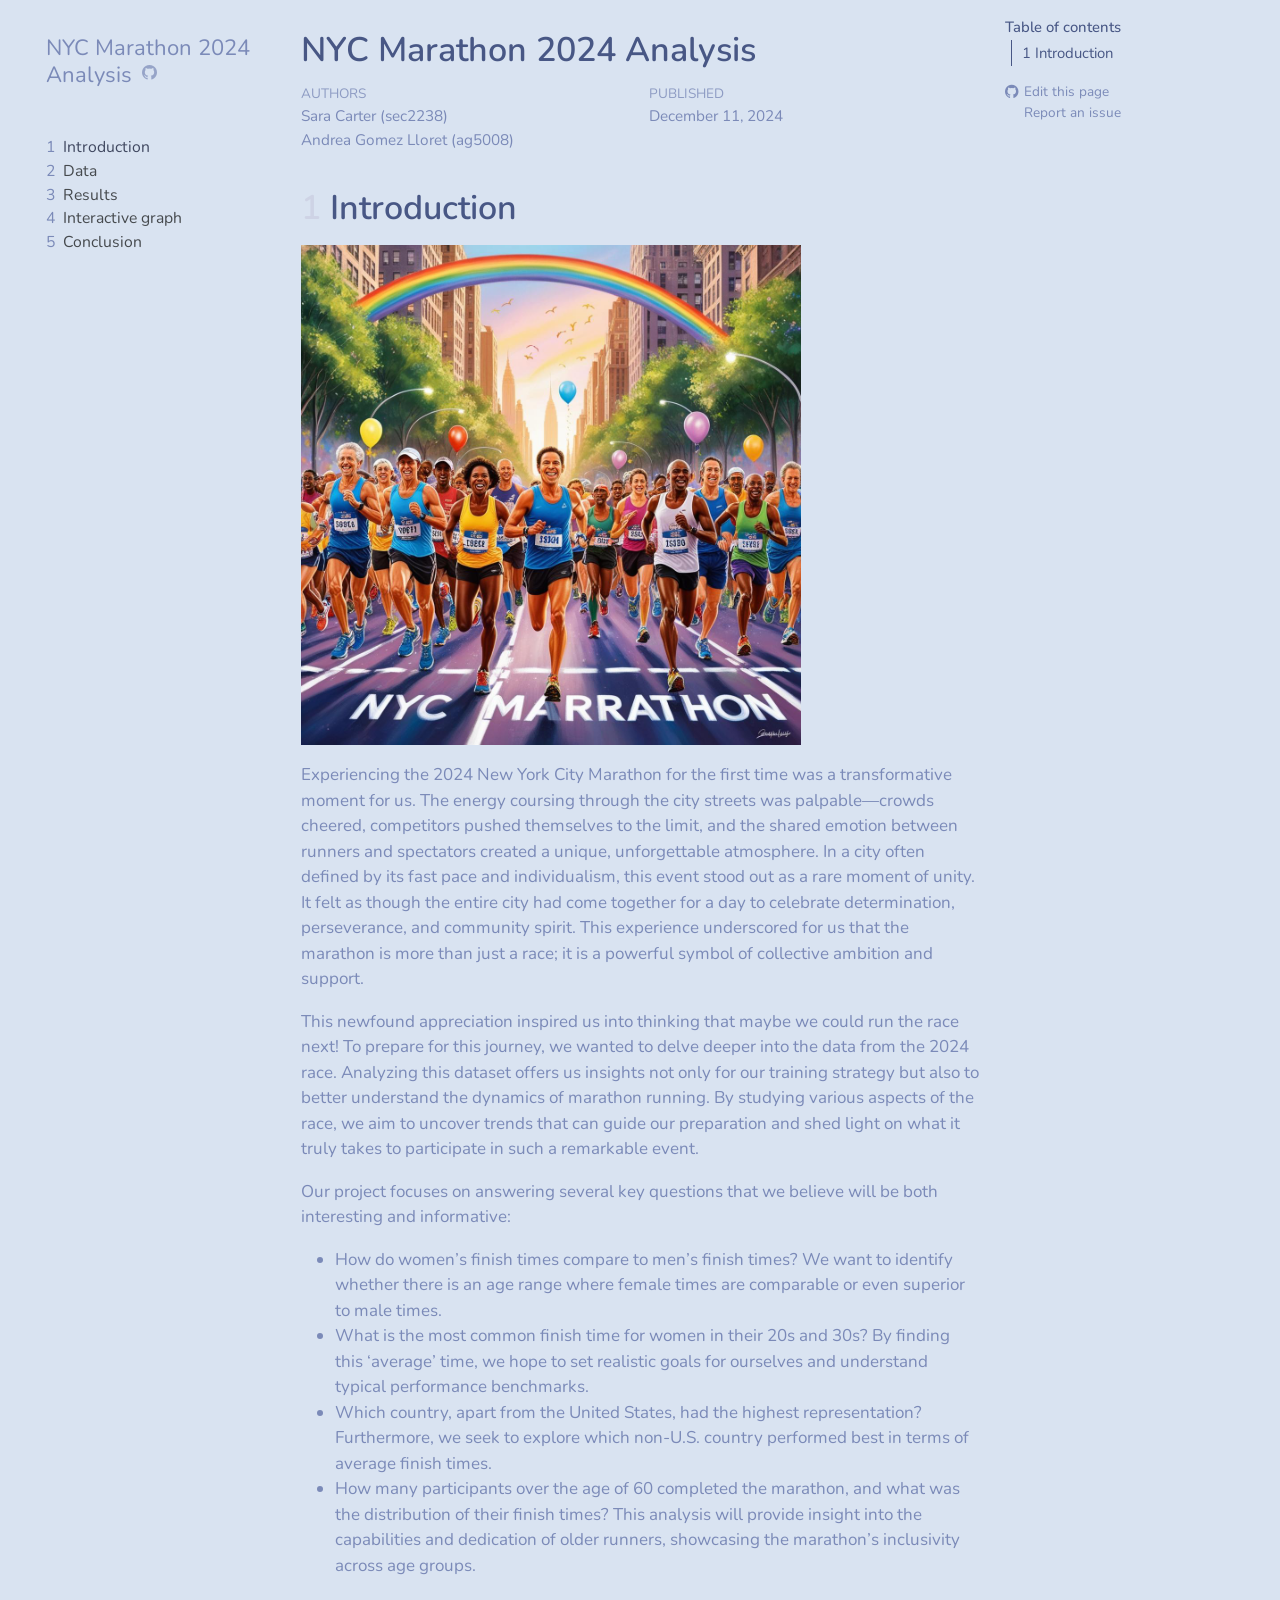
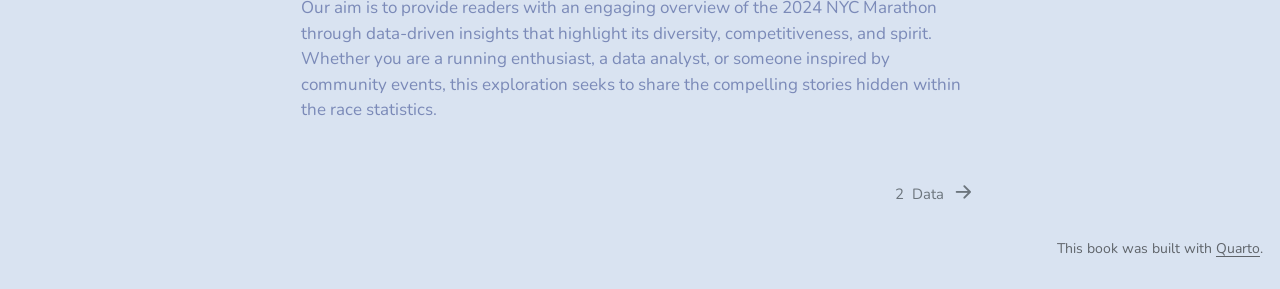
==== commit 33e2d465: "updates" ====
--- a/docs/index.html
+++ b/docs/index.html
@@ -2,13 +2,13 @@
 <html xmlns="http://www.w3.org/1999/xhtml" lang="en" xml:lang="en"><head>
 
 <meta charset="utf-8">
-<meta name="generator" content="quarto-1.5.57">
+<meta name="generator" content="quarto-1.4.555">
 
 <meta name="viewport" content="width=device-width, initial-scale=1.0, user-scalable=yes">
 
 <meta name="author" content="Sara Carter (sec2238)">
 <meta name="author" content="Andrea Gomez Lloret (ag5008)">
-<meta name="dcterms.date" content="2024-11-20">
+<meta name="dcterms.date" content="2024-12-11">
 
 <title>NYC Marathon 2024 Analysis</title>
 <style>
@@ -80,13 +80,13 @@
   <header id="quarto-header" class="headroom fixed-top">
   <nav class="quarto-secondary-nav">
     <div class="container-fluid d-flex">
-      <button type="button" class="quarto-btn-toggle btn" data-bs-toggle="collapse" role="button" data-bs-target=".quarto-sidebar-collapse-item" aria-controls="quarto-sidebar" aria-expanded="false" aria-label="Toggle sidebar navigation" onclick="if (window.quartoToggleHeadroom) { window.quartoToggleHeadroom(); }">
+      <button type="button" class="quarto-btn-toggle btn" data-bs-toggle="collapse" data-bs-target=".quarto-sidebar-collapse-item" aria-controls="quarto-sidebar" aria-expanded="false" aria-label="Toggle sidebar navigation" onclick="if (window.quartoToggleHeadroom) { window.quartoToggleHeadroom(); }">
         <i class="bi bi-layout-text-sidebar-reverse"></i>
       </button>
         <nav class="quarto-page-breadcrumbs" aria-label="breadcrumb"><ol class="breadcrumb"><li class="breadcrumb-item"><a href="./index.html"><span class="chapter-number">1</span>&nbsp; <span class="chapter-title">Introduction</span></a></li></ol></nav>
-        <a class="flex-grow-1" role="navigation" data-bs-toggle="collapse" data-bs-target=".quarto-sidebar-collapse-item" aria-controls="quarto-sidebar" aria-expanded="false" aria-label="Toggle sidebar navigation" onclick="if (window.quartoToggleHeadroom) { window.quartoToggleHeadroom(); }">      
+        <a class="flex-grow-1" role="button" data-bs-toggle="collapse" data-bs-target=".quarto-sidebar-collapse-item" aria-controls="quarto-sidebar" aria-expanded="false" aria-label="Toggle sidebar navigation" onclick="if (window.quartoToggleHeadroom) { window.quartoToggleHeadroom(); }">      
         </a>
-      <button type="button" class="btn quarto-search-button" aria-label="Search" onclick="window.quartoOpenSearch();">
+      <button type="button" class="btn quarto-search-button" aria-label="" onclick="window.quartoOpenSearch();">
         <i class="bi bi-search"></i>
       </button>
     </div>
@@ -178,7 +178,7 @@
     <div>
     <div class="quarto-title-meta-heading">Published</div>
     <div class="quarto-title-meta-contents">
-      <p class="date">November 20, 2024</p>
+      <p class="date">December 11, 2024</p>
     </div>
   </div>
   
@@ -243,7 +243,18 @@
     }
     return false;
   }
-  const onCopySuccess = function(e) {
+  const clipboard = new window.ClipboardJS('.code-copy-button', {
+    text: function(trigger) {
+      const codeEl = trigger.previousElementSibling.cloneNode(true);
+      for (const childEl of codeEl.children) {
+        if (isCodeAnnotation(childEl)) {
+          childEl.remove();
+        }
+      }
+      return codeEl.innerText;
+    }
+  });
+  clipboard.on('success', function(e) {
     // button target
     const button = e.trigger;
     // don't keep focus
@@ -275,29 +286,7 @@
     }, 1000);
     // clear code selection
     e.clearSelection();
-  }
-  const getTextToCopy = function(trigger) {
-      const codeEl = trigger.previousElementSibling.cloneNode(true);
-      for (const childEl of codeEl.children) {
-        if (isCodeAnnotation(childEl)) {
-          childEl.remove();
-        }
-      }
-      return codeEl.innerText;
-  }
-  const clipboard = new window.ClipboardJS('.code-copy-button:not([data-in-quarto-modal])', {
-    text: getTextToCopy
   });
-  clipboard.on('success', onCopySuccess);
-  if (window.document.getElementById('quarto-embedded-source-code-modal')) {
-    // For code content inside modals, clipBoardJS needs to be initialized with a container option
-    // TODO: Check when it could be a function (https://github.com/zenorocha/clipboard.js/issues/860)
-    const clipboardModal = new window.ClipboardJS('.code-copy-button[data-in-quarto-modal]', {
-      text: getTextToCopy,
-      container: window.document.getElementById('quarto-embedded-source-code-modal')
-    });
-    clipboardModal.on('success', onCopySuccess);
-  }
     var localhostRegex = new RegExp(/^(?:http|https):\/\/localhost\:?[0-9]*\//);
     var mailtoRegex = new RegExp(/^mailto:/);
       var filterRegex = new RegExp('/' + window.location.host + '/');
@@ -305,7 +294,7 @@
         return filterRegex.test(href) || localhostRegex.test(href) || mailtoRegex.test(href);
     }
     // Inspect non-navigation links and adorn them if external
- 	var links = window.document.querySelectorAll('a[href]:not(.nav-link):not(.navbar-brand):not(.toc-action):not(.sidebar-link):not(.sidebar-item-toggle):not(.pagination-link):not(.no-external):not([aria-hidden]):not(.dropdown-item):not(.quarto-navigation-tool):not(.about-link)');
+ 	var links = window.document.querySelectorAll('a[href]:not(.nav-link):not(.navbar-brand):not(.toc-action):not(.sidebar-link):not(.sidebar-item-toggle):not(.pagination-link):not(.no-external):not([aria-hidden]):not(.dropdown-item):not(.quarto-navigation-tool)');
     for (var i=0; i<links.length; i++) {
       const link = links[i];
       if (!isInternal(link.href)) {
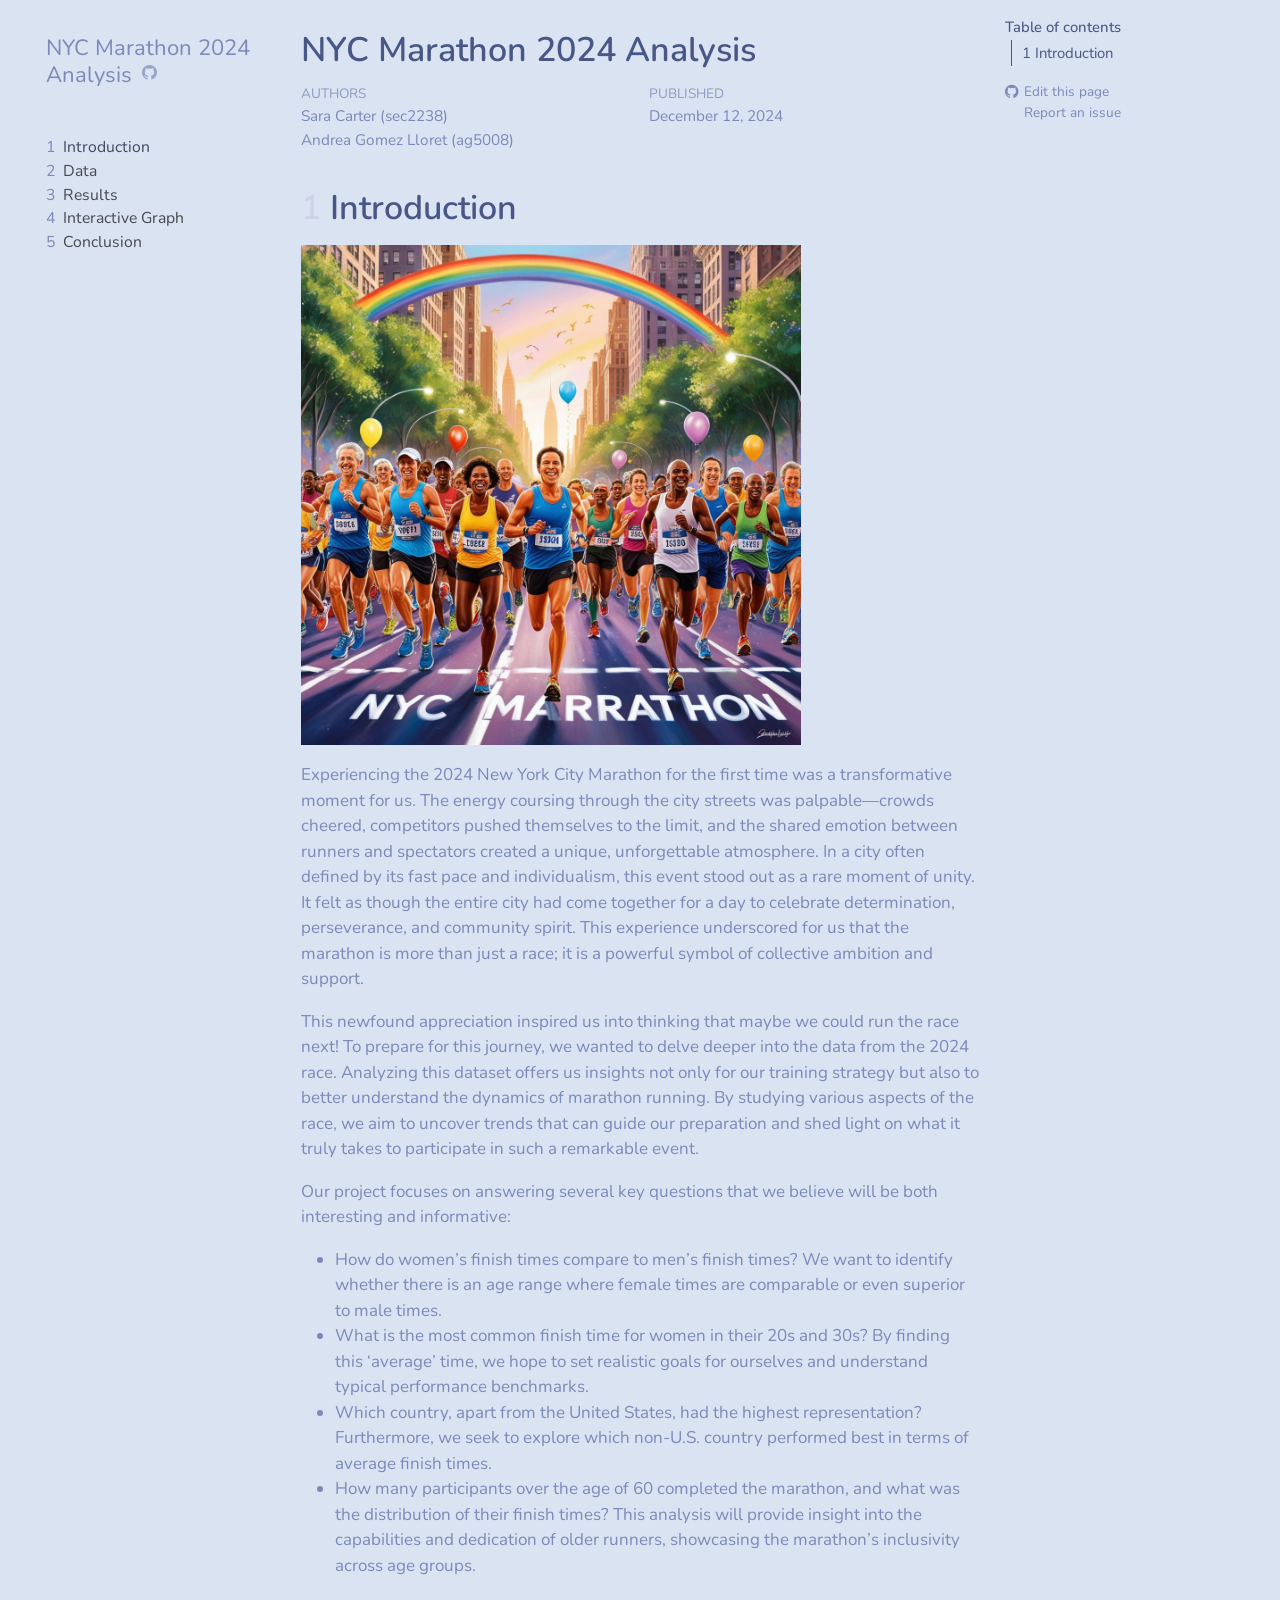
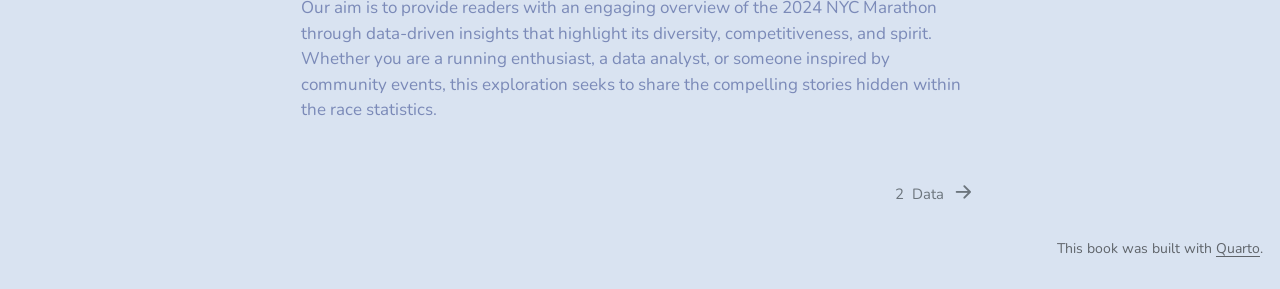
==== commit 9b3434e7: "updating" ====
--- a/docs/index.html
+++ b/docs/index.html
@@ -8,7 +8,7 @@
 
 <meta name="author" content="Sara Carter (sec2238)">
 <meta name="author" content="Andrea Gomez Lloret (ag5008)">
-<meta name="dcterms.date" content="2024-12-11">
+<meta name="dcterms.date" content="2024-12-12">
 
 <title>NYC Marathon 2024 Analysis</title>
 <style>
@@ -132,7 +132,7 @@
         <li class="sidebar-item">
   <div class="sidebar-item-container"> 
   <a href="./d3graph.html" class="sidebar-item-text sidebar-link">
- <span class="menu-text"><span class="chapter-number">4</span>&nbsp; <span class="chapter-title">Interactive graph</span></span></a>
+ <span class="menu-text"><span class="chapter-number">4</span>&nbsp; <span class="chapter-title">Interactive Graph</span></span></a>
   </div>
 </li>
         <li class="sidebar-item">
@@ -178,7 +178,7 @@
     <div>
     <div class="quarto-title-meta-heading">Published</div>
     <div class="quarto-title-meta-contents">
-      <p class="date">December 11, 2024</p>
+      <p class="date">December 12, 2024</p>
     </div>
   </div>
   
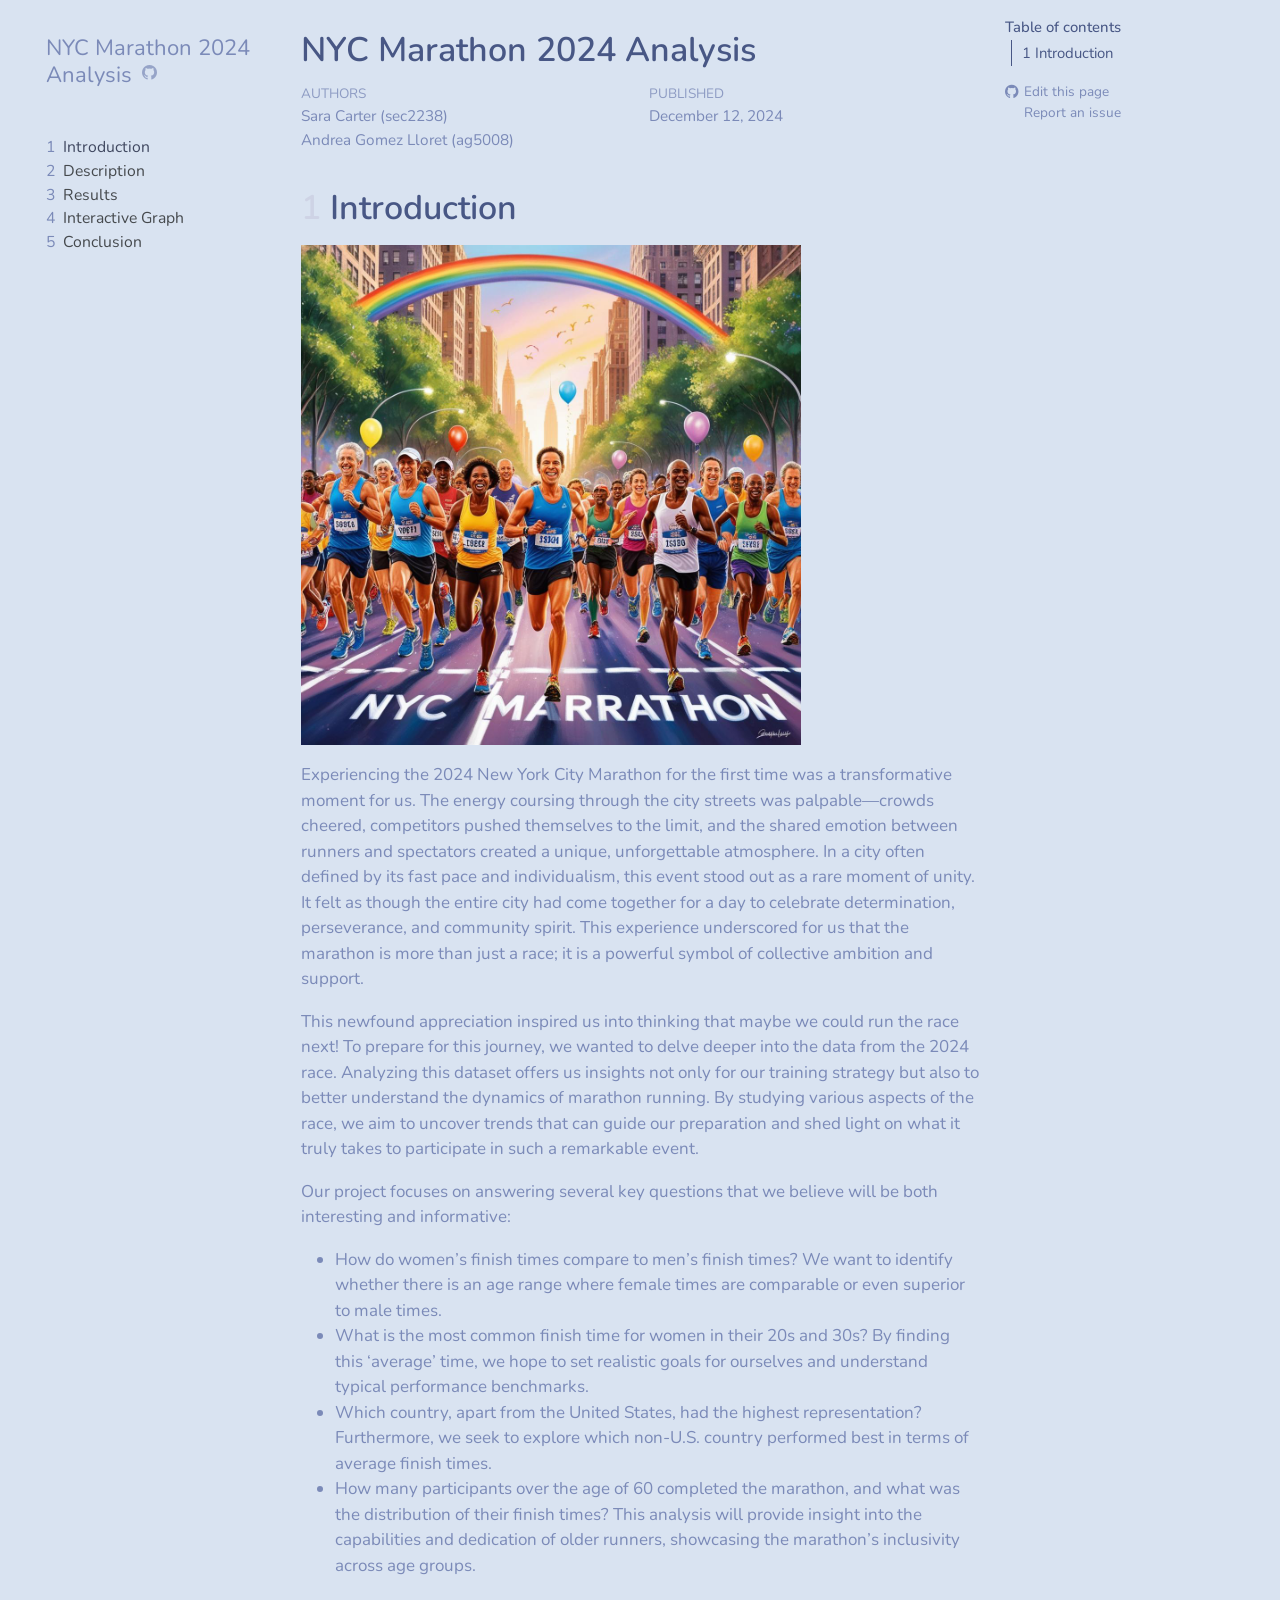
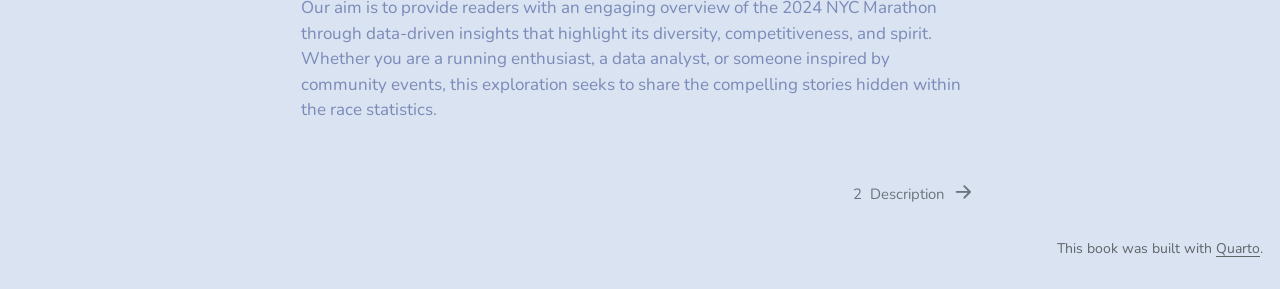
==== commit 3617a0e7: "sara's updates" ====
--- a/docs/index.html
+++ b/docs/index.html
@@ -120,7 +120,7 @@
         <li class="sidebar-item">
   <div class="sidebar-item-container"> 
   <a href="./data.html" class="sidebar-item-text sidebar-link">
- <span class="menu-text"><span class="chapter-number">2</span>&nbsp; <span class="chapter-title">Data</span></span></a>
+ <span class="menu-text"><span class="chapter-number">2</span>&nbsp; <span class="chapter-title">Description</span></span></a>
   </div>
 </li>
         <li class="sidebar-item">
@@ -621,8 +621,8 @@
   <div class="nav-page nav-page-previous">
   </div>
   <div class="nav-page nav-page-next">
-      <a href="./data.html" class="pagination-link" aria-label="Data">
-        <span class="nav-page-text"><span class="chapter-number">2</span>&nbsp; <span class="chapter-title">Data</span></span> <i class="bi bi-arrow-right-short"></i>
+      <a href="./data.html" class="pagination-link" aria-label="Description">
+        <span class="nav-page-text"><span class="chapter-number">2</span>&nbsp; <span class="chapter-title">Description</span></span> <i class="bi bi-arrow-right-short"></i>
       </a>
   </div>
 </nav>
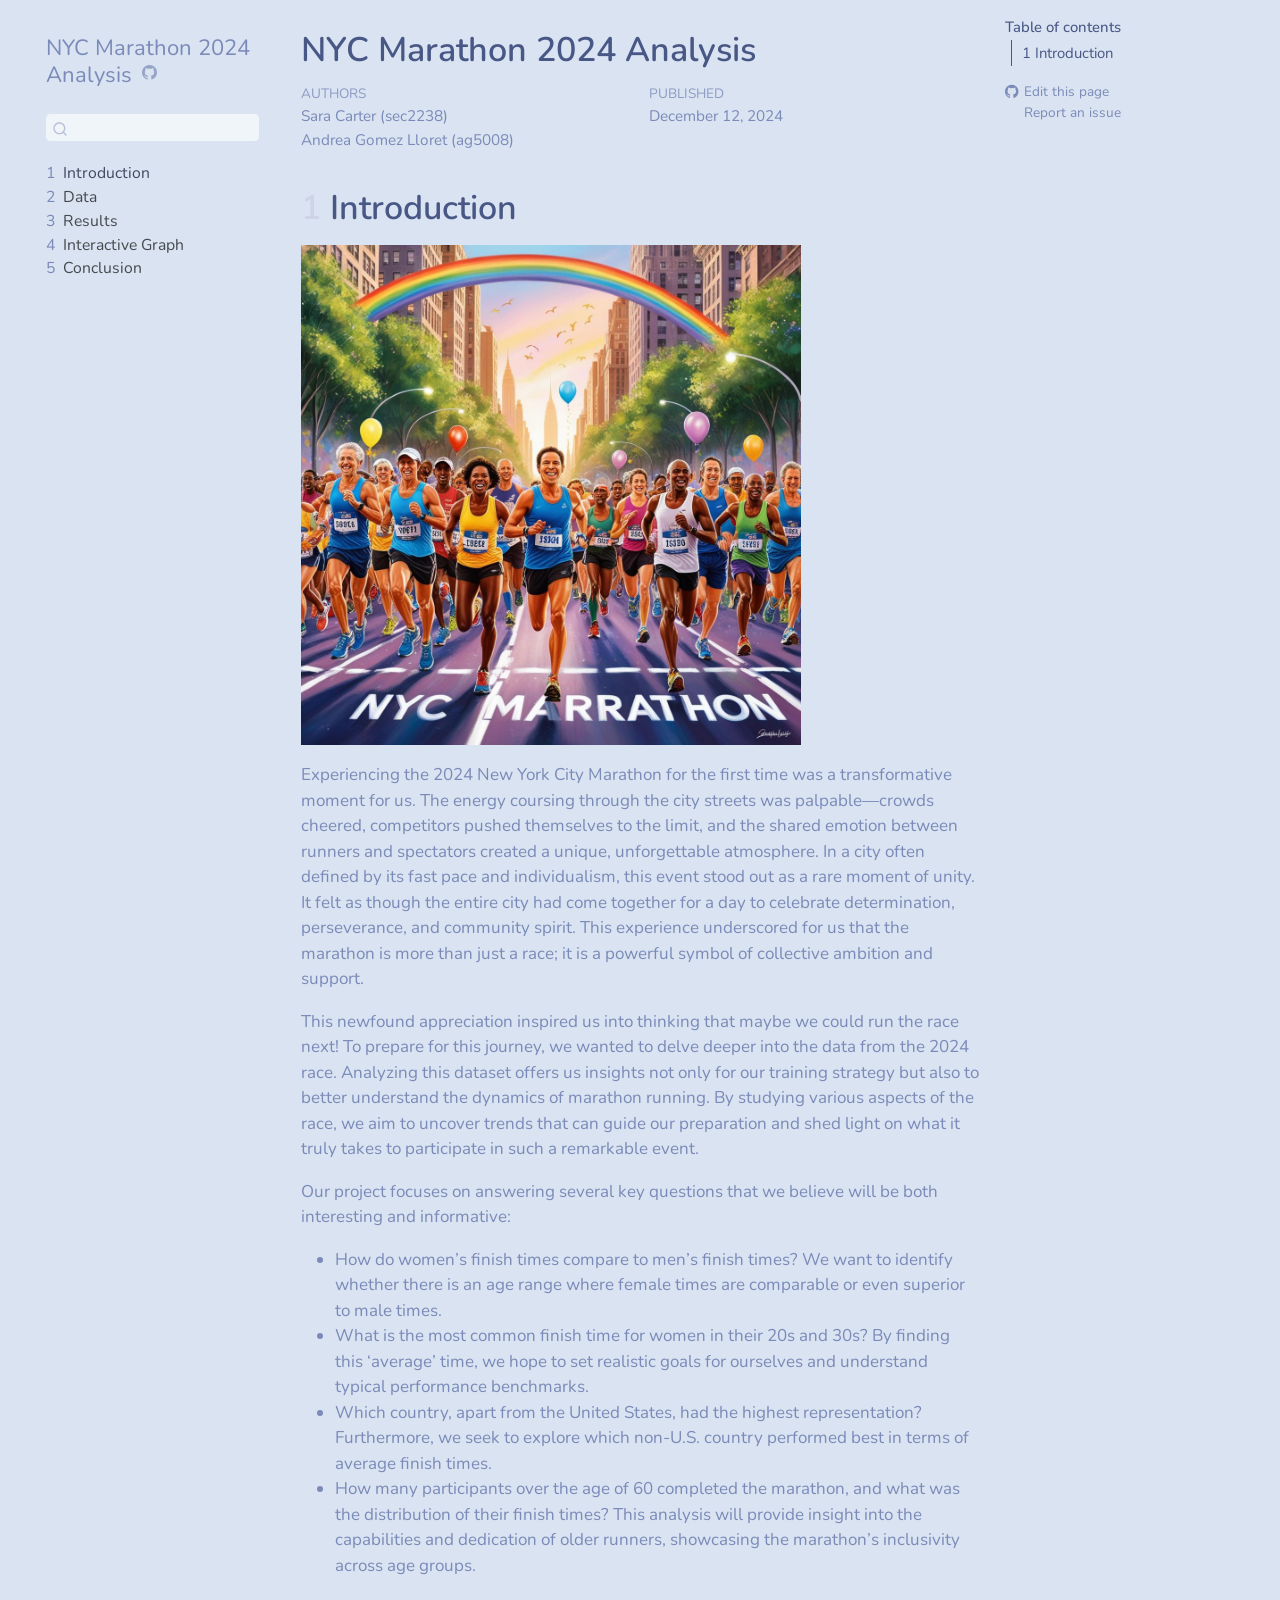
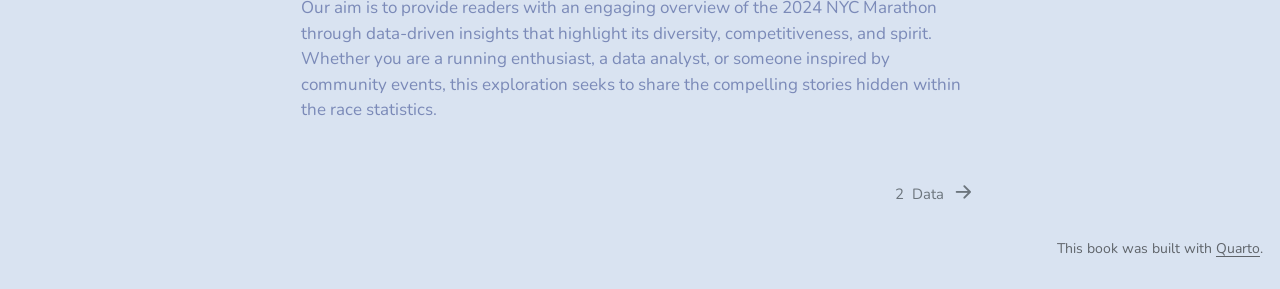
==== commit 8d79e705: "commit from Sara" ====
--- a/docs/index.html
+++ b/docs/index.html
@@ -2,7 +2,7 @@
 <html xmlns="http://www.w3.org/1999/xhtml" lang="en" xml:lang="en"><head>
 
 <meta charset="utf-8">
-<meta name="generator" content="quarto-1.4.555">
+<meta name="generator" content="quarto-1.5.57">
 
 <meta name="viewport" content="width=device-width, initial-scale=1.0, user-scalable=yes">
 
@@ -80,13 +80,13 @@
   <header id="quarto-header" class="headroom fixed-top">
   <nav class="quarto-secondary-nav">
     <div class="container-fluid d-flex">
-      <button type="button" class="quarto-btn-toggle btn" data-bs-toggle="collapse" data-bs-target=".quarto-sidebar-collapse-item" aria-controls="quarto-sidebar" aria-expanded="false" aria-label="Toggle sidebar navigation" onclick="if (window.quartoToggleHeadroom) { window.quartoToggleHeadroom(); }">
+      <button type="button" class="quarto-btn-toggle btn" data-bs-toggle="collapse" role="button" data-bs-target=".quarto-sidebar-collapse-item" aria-controls="quarto-sidebar" aria-expanded="false" aria-label="Toggle sidebar navigation" onclick="if (window.quartoToggleHeadroom) { window.quartoToggleHeadroom(); }">
         <i class="bi bi-layout-text-sidebar-reverse"></i>
       </button>
         <nav class="quarto-page-breadcrumbs" aria-label="breadcrumb"><ol class="breadcrumb"><li class="breadcrumb-item"><a href="./index.html"><span class="chapter-number">1</span>&nbsp; <span class="chapter-title">Introduction</span></a></li></ol></nav>
-        <a class="flex-grow-1" role="button" data-bs-toggle="collapse" data-bs-target=".quarto-sidebar-collapse-item" aria-controls="quarto-sidebar" aria-expanded="false" aria-label="Toggle sidebar navigation" onclick="if (window.quartoToggleHeadroom) { window.quartoToggleHeadroom(); }">      
+        <a class="flex-grow-1" role="navigation" data-bs-toggle="collapse" data-bs-target=".quarto-sidebar-collapse-item" aria-controls="quarto-sidebar" aria-expanded="false" aria-label="Toggle sidebar navigation" onclick="if (window.quartoToggleHeadroom) { window.quartoToggleHeadroom(); }">      
         </a>
-      <button type="button" class="btn quarto-search-button" aria-label="" onclick="window.quartoOpenSearch();">
+      <button type="button" class="btn quarto-search-button" aria-label="Search" onclick="window.quartoOpenSearch();">
         <i class="bi bi-search"></i>
       </button>
     </div>
@@ -120,7 +120,7 @@
         <li class="sidebar-item">
   <div class="sidebar-item-container"> 
   <a href="./data.html" class="sidebar-item-text sidebar-link">
- <span class="menu-text"><span class="chapter-number">2</span>&nbsp; <span class="chapter-title">Description</span></span></a>
+ <span class="menu-text"><span class="chapter-number">2</span>&nbsp; <span class="chapter-title">Data</span></span></a>
   </div>
 </li>
         <li class="sidebar-item">
@@ -243,18 +243,7 @@
     }
     return false;
   }
-  const clipboard = new window.ClipboardJS('.code-copy-button', {
-    text: function(trigger) {
-      const codeEl = trigger.previousElementSibling.cloneNode(true);
-      for (const childEl of codeEl.children) {
-        if (isCodeAnnotation(childEl)) {
-          childEl.remove();
-        }
-      }
-      return codeEl.innerText;
-    }
-  });
-  clipboard.on('success', function(e) {
+  const onCopySuccess = function(e) {
     // button target
     const button = e.trigger;
     // don't keep focus
@@ -286,7 +275,29 @@
     }, 1000);
     // clear code selection
     e.clearSelection();
+  }
+  const getTextToCopy = function(trigger) {
+      const codeEl = trigger.previousElementSibling.cloneNode(true);
+      for (const childEl of codeEl.children) {
+        if (isCodeAnnotation(childEl)) {
+          childEl.remove();
+        }
+      }
+      return codeEl.innerText;
+  }
+  const clipboard = new window.ClipboardJS('.code-copy-button:not([data-in-quarto-modal])', {
+    text: getTextToCopy
   });
+  clipboard.on('success', onCopySuccess);
+  if (window.document.getElementById('quarto-embedded-source-code-modal')) {
+    // For code content inside modals, clipBoardJS needs to be initialized with a container option
+    // TODO: Check when it could be a function (https://github.com/zenorocha/clipboard.js/issues/860)
+    const clipboardModal = new window.ClipboardJS('.code-copy-button[data-in-quarto-modal]', {
+      text: getTextToCopy,
+      container: window.document.getElementById('quarto-embedded-source-code-modal')
+    });
+    clipboardModal.on('success', onCopySuccess);
+  }
     var localhostRegex = new RegExp(/^(?:http|https):\/\/localhost\:?[0-9]*\//);
     var mailtoRegex = new RegExp(/^mailto:/);
       var filterRegex = new RegExp('/' + window.location.host + '/');
@@ -294,7 +305,7 @@
         return filterRegex.test(href) || localhostRegex.test(href) || mailtoRegex.test(href);
     }
     // Inspect non-navigation links and adorn them if external
- 	var links = window.document.querySelectorAll('a[href]:not(.nav-link):not(.navbar-brand):not(.toc-action):not(.sidebar-link):not(.sidebar-item-toggle):not(.pagination-link):not(.no-external):not([aria-hidden]):not(.dropdown-item):not(.quarto-navigation-tool)');
+ 	var links = window.document.querySelectorAll('a[href]:not(.nav-link):not(.navbar-brand):not(.toc-action):not(.sidebar-link):not(.sidebar-item-toggle):not(.pagination-link):not(.no-external):not([aria-hidden]):not(.dropdown-item):not(.quarto-navigation-tool):not(.about-link)');
     for (var i=0; i<links.length; i++) {
       const link = links[i];
       if (!isInternal(link.href)) {
@@ -621,8 +632,8 @@
   <div class="nav-page nav-page-previous">
   </div>
   <div class="nav-page nav-page-next">
-      <a href="./data.html" class="pagination-link" aria-label="Description">
-        <span class="nav-page-text"><span class="chapter-number">2</span>&nbsp; <span class="chapter-title">Description</span></span> <i class="bi bi-arrow-right-short"></i>
+      <a href="./data.html" class="pagination-link" aria-label="Data">
+        <span class="nav-page-text"><span class="chapter-number">2</span>&nbsp; <span class="chapter-title">Data</span></span> <i class="bi bi-arrow-right-short"></i>
       </a>
   </div>
 </nav>
--- a/docs/site_libs/quarto-html/quarto-syntax-highlighting.css
+++ b/docs/site_libs/quarto-html/quarto-syntax-highlighting.css
@@ -0,0 +1,205 @@
+/* quarto syntax highlight colors */
+:root {
+  --quarto-hl-ot-color: #003B4F;
+  --quarto-hl-at-color: #657422;
+  --quarto-hl-ss-color: #20794D;
+  --quarto-hl-an-color: #5E5E5E;
+  --quarto-hl-fu-color: #4758AB;
+  --quarto-hl-st-color: #20794D;
+  --quarto-hl-cf-color: #003B4F;
+  --quarto-hl-op-color: #5E5E5E;
+  --quarto-hl-er-color: #AD0000;
+  --quarto-hl-bn-color: #AD0000;
+  --quarto-hl-al-color: #AD0000;
+  --quarto-hl-va-color: #111111;
+  --quarto-hl-bu-color: inherit;
+  --quarto-hl-ex-color: inherit;
+  --quarto-hl-pp-color: #AD0000;
+  --quarto-hl-in-color: #5E5E5E;
+  --quarto-hl-vs-color: #20794D;
+  --quarto-hl-wa-color: #5E5E5E;
+  --quarto-hl-do-color: #5E5E5E;
+  --quarto-hl-im-color: #00769E;
+  --quarto-hl-ch-color: #20794D;
+  --quarto-hl-dt-color: #AD0000;
+  --quarto-hl-fl-color: #AD0000;
+  --quarto-hl-co-color: #5E5E5E;
+  --quarto-hl-cv-color: #5E5E5E;
+  --quarto-hl-cn-color: #8f5902;
+  --quarto-hl-sc-color: #5E5E5E;
+  --quarto-hl-dv-color: #AD0000;
+  --quarto-hl-kw-color: #003B4F;
+}
+
+/* other quarto variables */
+:root {
+  --quarto-font-monospace: SFMono-Regular, Menlo, Monaco, Consolas, "Liberation Mono", "Courier New", monospace;
+}
+
+pre > code.sourceCode > span {
+  color: #003B4F;
+}
+
+code span {
+  color: #003B4F;
+}
+
+code.sourceCode > span {
+  color: #003B4F;
+}
+
+div.sourceCode,
+div.sourceCode pre.sourceCode {
+  color: #003B4F;
+}
+
+code span.ot {
+  color: #003B4F;
+  font-style: inherit;
+}
+
+code span.at {
+  color: #657422;
+  font-style: inherit;
+}
+
+code span.ss {
+  color: #20794D;
+  font-style: inherit;
+}
+
+code span.an {
+  color: #5E5E5E;
+  font-style: inherit;
+}
+
+code span.fu {
+  color: #4758AB;
+  font-style: inherit;
+}
+
+code span.st {
+  color: #20794D;
+  font-style: inherit;
+}
+
+code span.cf {
+  color: #003B4F;
+  font-weight: bold;
+  font-style: inherit;
+}
+
+code span.op {
+  color: #5E5E5E;
+  font-style: inherit;
+}
+
+code span.er {
+  color: #AD0000;
+  font-style: inherit;
+}
+
+code span.bn {
+  color: #AD0000;
+  font-style: inherit;
+}
+
+code span.al {
+  color: #AD0000;
+  font-style: inherit;
+}
+
+code span.va {
+  color: #111111;
+  font-style: inherit;
+}
+
+code span.bu {
+  font-style: inherit;
+}
+
+code span.ex {
+  font-style: inherit;
+}
+
+code span.pp {
+  color: #AD0000;
+  font-style: inherit;
+}
+
+code span.in {
+  color: #5E5E5E;
+  font-style: inherit;
+}
+
+code span.vs {
+  color: #20794D;
+  font-style: inherit;
+}
+
+code span.wa {
+  color: #5E5E5E;
+  font-style: italic;
+}
+
+code span.do {
+  color: #5E5E5E;
+  font-style: italic;
+}
+
+code span.im {
+  color: #00769E;
+  font-style: inherit;
+}
+
+code span.ch {
+  color: #20794D;
+  font-style: inherit;
+}
+
+code span.dt {
+  color: #AD0000;
+  font-style: inherit;
+}
+
+code span.fl {
+  color: #AD0000;
+  font-style: inherit;
+}
+
+code span.co {
+  color: #5E5E5E;
+  font-style: inherit;
+}
+
+code span.cv {
+  color: #5E5E5E;
+  font-style: italic;
+}
+
+code span.cn {
+  color: #8f5902;
+  font-style: inherit;
+}
+
+code span.sc {
+  color: #5E5E5E;
+  font-style: inherit;
+}
+
+code span.dv {
+  color: #AD0000;
+  font-style: inherit;
+}
+
+code span.kw {
+  color: #003B4F;
+  font-weight: bold;
+  font-style: inherit;
+}
+
+.prevent-inlining {
+  content: "</";
+}
+
+/*# sourceMappingURL=debc5d5d77c3f9108843748ff7464032.css.map */
